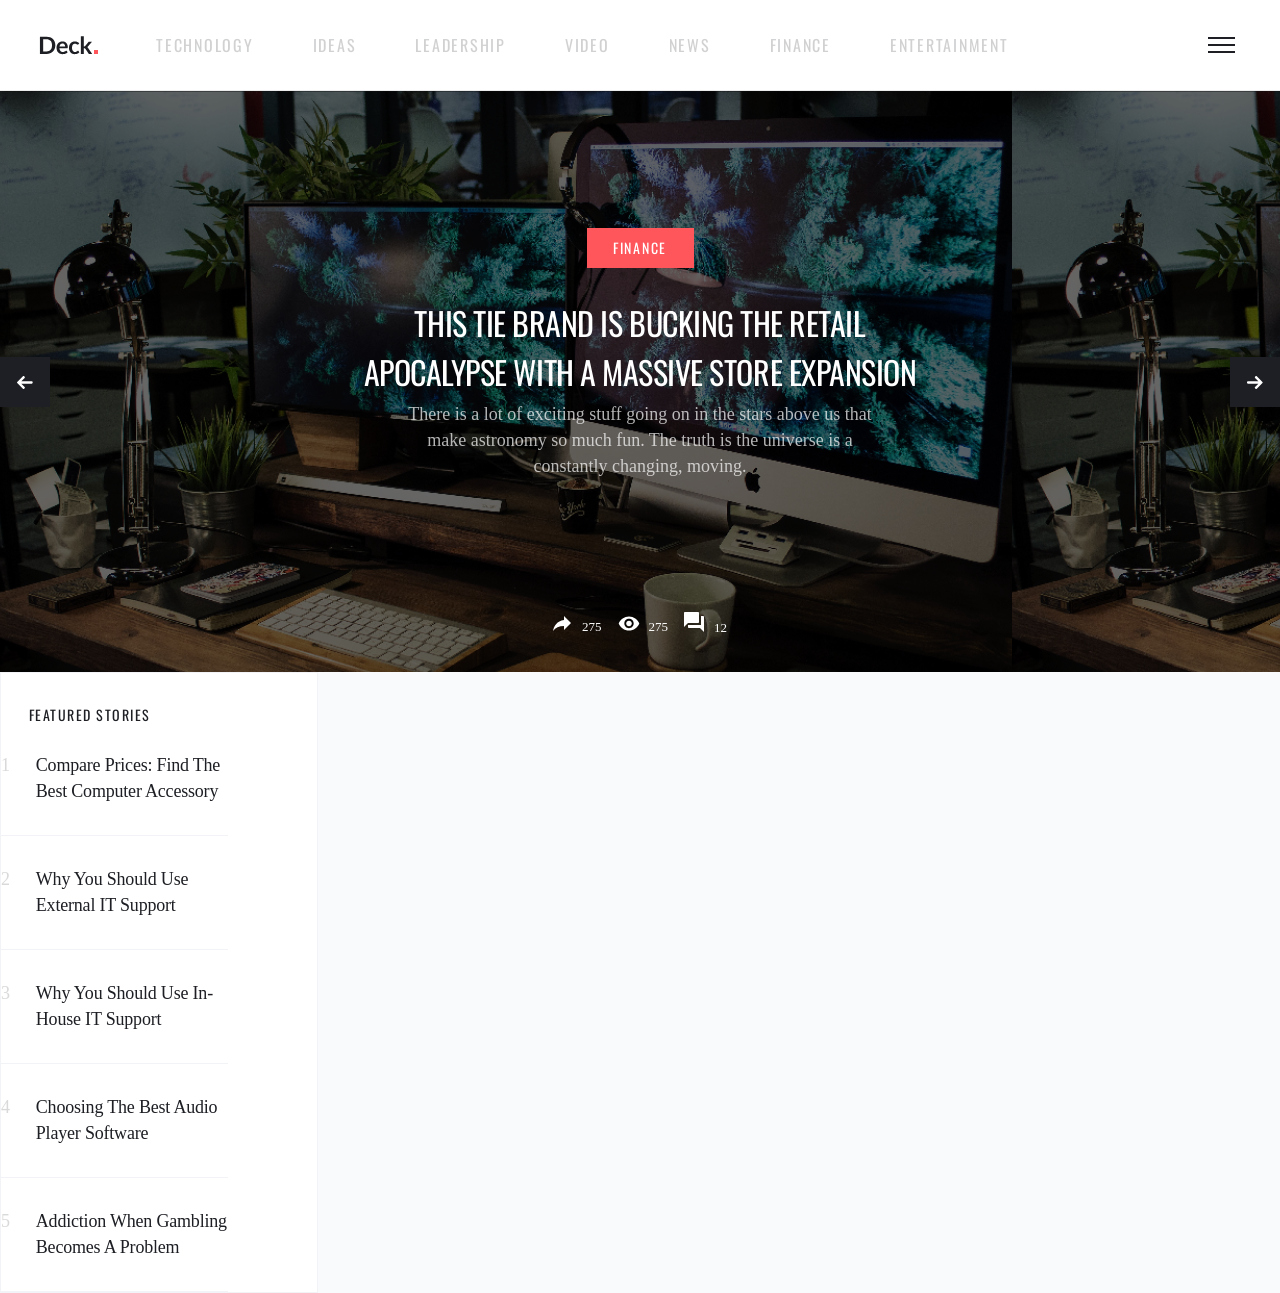
==== index.html @ baa144a6 ":lipstick: Create main featured stories section" ====
<!DOCTYPE html>
<html lang="en">
  <head>
    <meta charset="UTF-8" />
    <meta name="viewport" content="width=device-width, initial-scale=1.0" />
    <link rel="stylesheet" href="./style.css" />
    <title>Deck</title>
  </head>
  <body>
    <header>
      <div class="header-left-side">
        <img src="./assets/logo.svg" alt="deck logo" />
        <nav>
          <span>TECHNOLOGY</span>
          <span>IDEAS</span>
          <span>LEADERSHIP</span>
          <span>VIDEO</span>
          <span>NEWS</span>
          <span>FINANCE</span>
          <span>ENTERTAINMENT</span>
        </nav>
      </div>
      <div class="header-right-side">
        <img src="./assets/menu_icon.svg" alt="menu icon" />
      </div>
    </header>
    <main>
      <article class="finance_lg">
        <img src="./assets/slide_left_btn.svg" alt="slide left button" />
        <div class="text_contents">
          <h2>FINANCE</h2>
          <h1>
            This tie brand is bucking the retail apocalypse with a massive store
            expansion
          </h1>
          <h3>
            There is a lot of exciting stuff going on in the stars above us that
            make astronomy so much fun. The truth is the universe is a
            constantly changing, moving.
          </h3>
          <div class="article_info">
            <span
              ><img
                class="share"
                src="./assets/share.svg"
                alt="share icon"
              />275</span
            >
            <span
              ><img
                class="views"
                src="./assets/views.svg"
                alt="views icon"
              />275</span
            >
            <span
              ><img
                class="comments"
                src="./assets/comments.svg"
                alt="comments icon"
              />12</span
            >
          </div>
        </div>
        <img src="./assets/slide_right_btn.svg" alt="slide right button" />
      </article>
      <div>
        <aside class="featured_stories">
          <h1>Featured stories</h1>
          <div class="featured_stories_title">
            <span>1</span>
            <h2>Compare Prices: Find The Best Computer Accessory</h2>
          </div>
          <div class="featured_stories_title">
            <span>2</span>
            <h2>Why You Should Use External IT Support</h2>
          </div>
          <div class="featured_stories_title">
            <span>3</span>
            <h2>Why You Should Use In-House IT Support</h2>
          </div>
          <div class="featured_stories_title">
            <span>4</span>
            <h2>Choosing The Best Audio Player Software</h2>
          </div>
          <div class="featured_stories_title">
            <span>5</span>
            <h2>Addiction When Gambling Becomes A Problem</h2>
          </div>
        </aside>
        <div>
          <article></article>
          <article></article>
          <article></article>
        </div>
      </div>
    </main>
    <aside></aside>
    <footer></footer>
  </body>
</html>
---- style.css ----
@import url("https://fonts.googleapis.com/css2?family=Oswald:wght@200;300;400;500;600;700&display=swap");

html,
body,
div,
span,
applet,
object,
iframe,
h1,
h2,
h3,
h4,
h5,
h6,
p,
blockquote,
pre,
a,
abbr,
acronym,
address,
big,
cite,
code,
del,
dfn,
em,
img,
ins,
kbd,
q,
s,
samp,
small,
strike,
strong,
sub,
sup,
tt,
var,
b,
u,
i,
center,
dl,
dt,
dd,
ol,
ul,
li,
fieldset,
form,
label,
legend,
table,
caption,
tbody,
tfoot,
thead,
tr,
th,
td,
article,
aside,
canvas,
details,
embed,
figure,
figcaption,
footer,
header,
hgroup,
menu,
nav,
output,
ruby,
section,
summary,
time,
mark,
audio,
video {
  margin: 0;
  padding: 0;
  border: 0;
  font-size: 100%;
  font: inherit;
  vertical-align: baseline;
}
/* HTML5 display-role reset for older browsers */
article,
aside,
details,
figcaption,
figure,
footer,
header,
hgroup,
menu,
nav,
section {
  display: block;
}
body {
  line-height: 1;
  font-family: "Oswald", sans-serif;
  color: #1d1f24;
  background-color: #f9fafc;
}
ol,
ul {
  list-style: none;
}
blockquote,
q {
  quotes: none;
}
blockquote:before,
blockquote:after,
q:before,
q:after {
  content: "";
  content: none;
}
table {
  border-collapse: collapse;
  border-spacing: 0;
}

/* header */

header {
  width: 100%;
  height: 90px;

  display: flex;
  justify-content: space-between;
  align-items: center;

  background-color: #ffffff;
  border-bottom: 1px solid #ebebeb;
}

.header-left-side {
  display: flex;
  align-items: center;
  letter-spacing: 1.75px;

  & > img {
    margin-right: 58px;
    margin-left: 38px;
  }
}

.header-right-side {
  margin-right: 45px;
}

nav {
  display: flex;
  gap: 59px;
  opacity: 0.2;
}

/* main_FINACNE */

main > .finance_lg {
  width: 100%;
  height: 581px;

  background-image: url(./assets/main_finance_lg_bg.png);

  display: flex;
  justify-content: space-between;

  color: #ffffff;
  & > img {
    margin-top: 266px;

    width: 50px;
    height: 50px;
  }
}

.text_contents {
  display: flex;
  flex-direction: column;
  align-items: center;
}

.finance_lg > .text_contents > h2 {
  display: flex;
  justify-content: center;
  align-items: center;

  width: 107px;
  height: 40px;

  font-size: 14px;
  letter-spacing: 1.75px;

  background-color: #ff565c;

  margin-bottom: 30px;
  margin-top: 137px;
}

.finance_lg > .text_contents > h1 {
  width: 593px;

  text-align: center;
  font-size: 32px;
  line-height: 49px;
  letter-spacing: -0.471px;
  text-transform: uppercase;

  margin-bottom: 5px;
}

.finance_lg > .text_contents > h3 {
  width: 483px;

  font-family: Lato;
  text-align: center;
  font-size: 18px;
  font-weight: 400;
  line-height: 26px;

  opacity: 0.7;

  margin-bottom: 133px;
}

.article_info {
  color: #fff;
  font-family: Lato;
  font-size: 13px;
  font-weight: 500;
  line-height: 30px;

  display: flex;
  gap: 16px;

  & .share {
    width: 18px;
    height: 15px;

    margin-right: 11px;
  }

  & .views {
    width: 22px;
    height: 15px;

    margin-right: 9px;
  }

  & .comments {
    width: 20px;
    height: 20px;

    margin-right: 10px;
  }
}

.featured_stories {
  background-color: #ffffff;

  border: 1px solid #f2f3f6;

  width: 316px;

  & > h1 {
    font-size: 14px;
    letter-spacing: 1.531px;
    text-transform: uppercase;

    margin-top: 35px;
    margin-left: 27.5px;
  }
}

.featured_stories_title {
  height: 83px;

  margin-top: 30px;

  display: flex;

  color: #1d1f24;
  font-family: Lato;
  font-size: 18px;
  line-height: 26px;
  letter-spacing: -0.2px;

  width: 227px;

  border-bottom: 1px solid #f2f3f6;

  & > span {
    opacity: 0.1662;

    font-size: 18px;

    margin-right: 26px;
  }
}
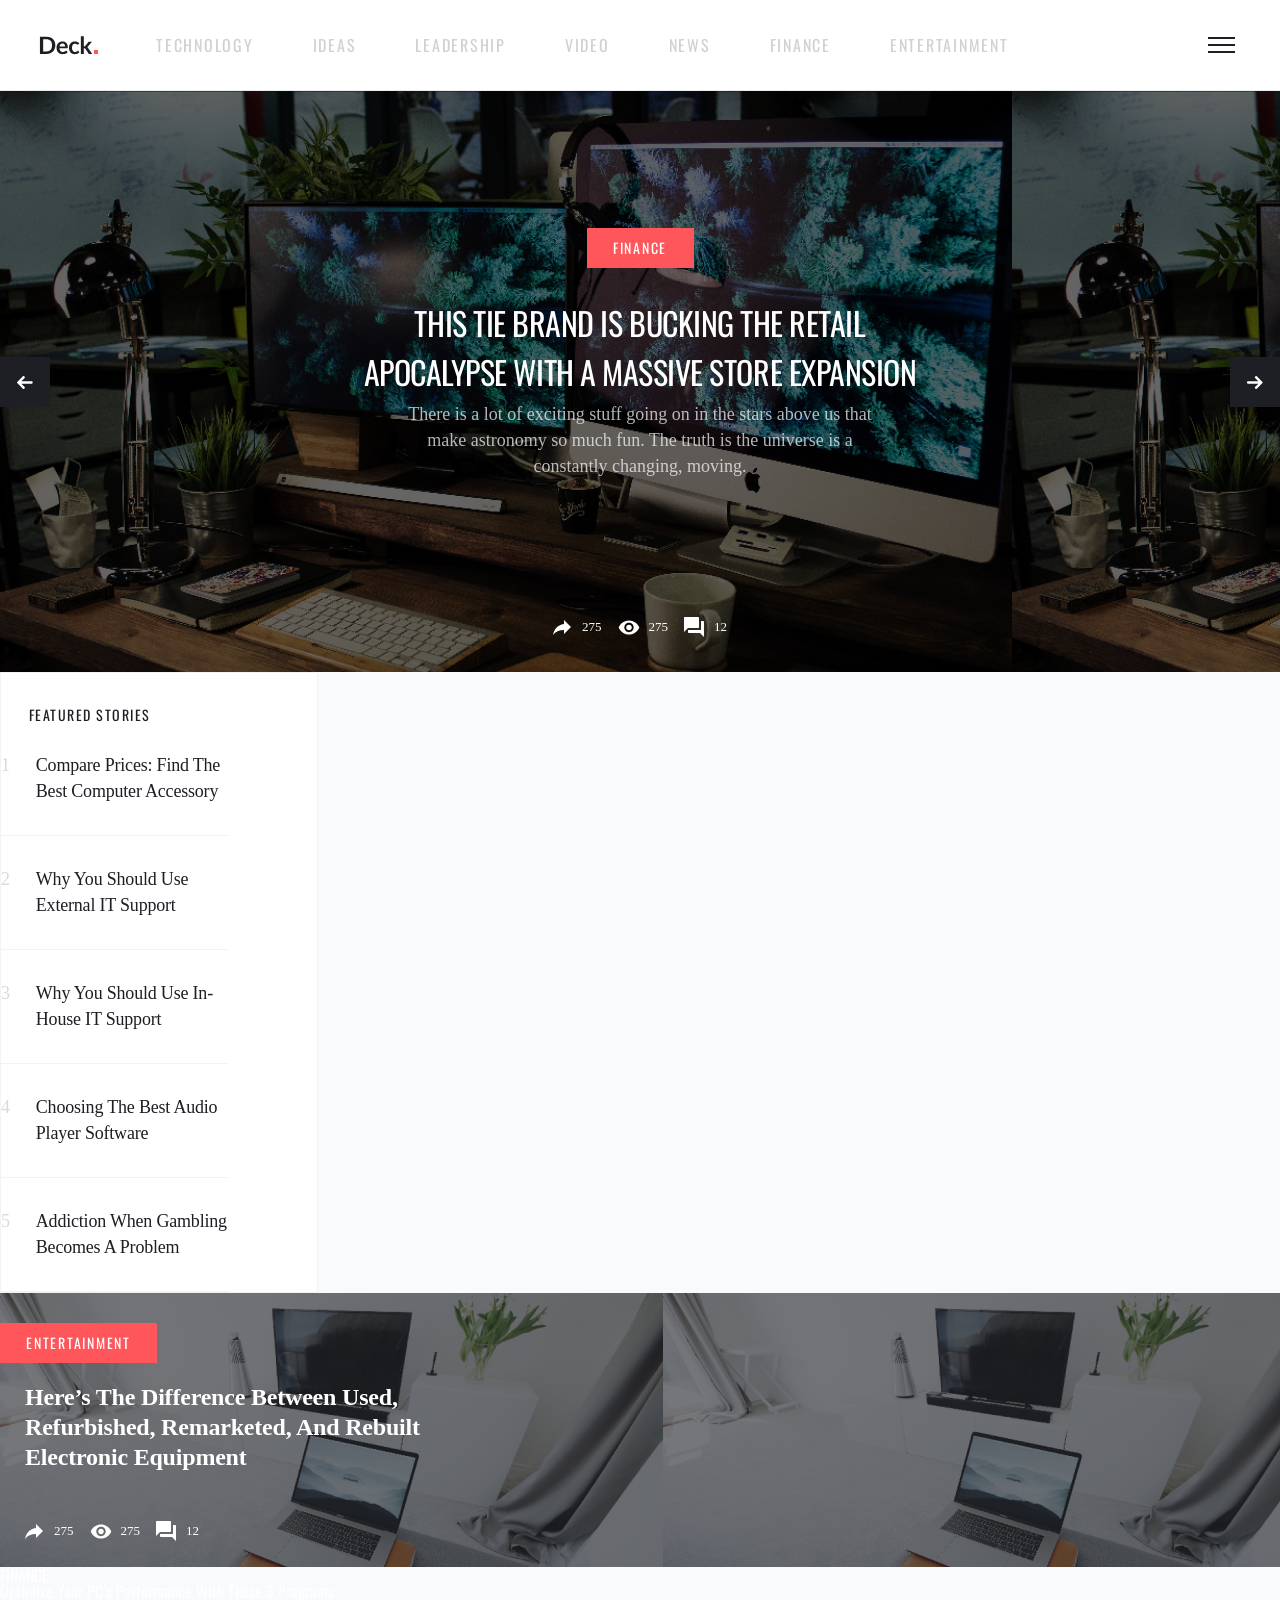
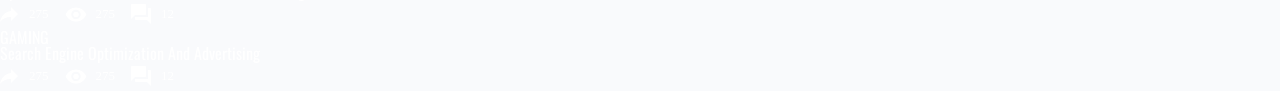
==== commit 836efb38: ":lipstick: Create main entertainment article" ====
--- a/index.html
+++ b/index.html
@@ -88,10 +88,97 @@
             <h2>Addiction When Gambling Becomes A Problem</h2>
           </div>
         </aside>
-        <div>
-          <article></article>
-          <article></article>
-          <article></article>
+        <div class="small_articles">
+          <article class="entertainment">
+            <h2>ENTERTAINMENT</h2>
+            <div class="contents">
+              <h1>
+                Here’s The Difference Between Used, Refurbished, Remarketed, And
+                Rebuilt Electronic Equipment
+              </h1>
+              <div class="article_info">
+                <span
+                  ><img
+                    class="share"
+                    src="./assets/share.svg"
+                    alt="share icon"
+                  />275</span
+                >
+                <span
+                  ><img
+                    class="views"
+                    src="./assets/views.svg"
+                    alt="views icon"
+                  />275</span
+                >
+                <span
+                  ><img
+                    class="comments"
+                    src="./assets/comments.svg"
+                    alt="comments icon"
+                  />12</span
+                >
+              </div>
+            </div>
+          </article>
+          <article class="finance_sm">
+            <h2>FINANCE</h2>
+            <div class="contents">
+              <h1>Optimize Your PC’s Performance With These 3 Programs</h1>
+              <div class="article_info">
+                <span
+                  ><img
+                    class="share"
+                    src="./assets/share.svg"
+                    alt="share icon"
+                  />275</span
+                >
+                <span
+                  ><img
+                    class="views"
+                    src="./assets/views.svg"
+                    alt="views icon"
+                  />275</span
+                >
+                <span
+                  ><img
+                    class="comments"
+                    src="./assets/comments.svg"
+                    alt="comments icon"
+                  />12</span
+                >
+              </div>
+            </div>
+          </article>
+          <article class="gaming">
+            <h2>GAMING</h2>
+            <div class="contents">
+              <h1>Search Engine Optimization And Advertising</h1>
+              <div class="article_info">
+                <span
+                  ><img
+                    class="share"
+                    src="./assets/share.svg"
+                    alt="share icon"
+                  />275</span
+                >
+                <span
+                  ><img
+                    class="views"
+                    src="./assets/views.svg"
+                    alt="views icon"
+                  />275</span
+                >
+                <span
+                  ><img
+                    class="comments"
+                    src="./assets/comments.svg"
+                    alt="comments icon"
+                  />12</span
+                >
+              </div>
+            </div>
+          </article>
         </div>
       </div>
     </main>
--- a/style.css
+++ b/style.css
@@ -240,7 +240,13 @@
   line-height: 30px;
 
   display: flex;
+  align-items: center;
   gap: 16px;
+
+  & > span {
+    display: flex;
+    align-items: center;
+  }
 
   & .share {
     width: 18px;
@@ -306,3 +312,50 @@
     margin-right: 26px;
   }
 }
+
+/* main small articles */
+.small_articles {
+  color: #ffffff;
+}
+
+.small_articles > .entertainment {
+  background-image: url(./assets/main_entertainment_bg.png);
+
+  height: 274px;
+
+  display: flex;
+  flex-direction: column;
+}
+
+.small_articles > .entertainment > h2 {
+  display: flex;
+  justify-content: center;
+  align-items: center;
+
+  width: 157px;
+  height: 40px;
+
+  background-color: #ff565c;
+  letter-spacing: 1.75px;
+
+  font-size: 14px;
+
+  margin-bottom: 19px;
+  margin-top: 30px;
+}
+
+.small_articles > .entertainment > .contents {
+  margin-left: 25px;
+}
+
+.small_articles > .entertainment > .contents > h1 {
+  width: 484px;
+
+  font-family: Lato;
+  font-size: 24px;
+  font-weight: 600;
+  line-height: 30px;
+  letter-spacing: -0.2px;
+
+  margin-bottom: 44px;
+}
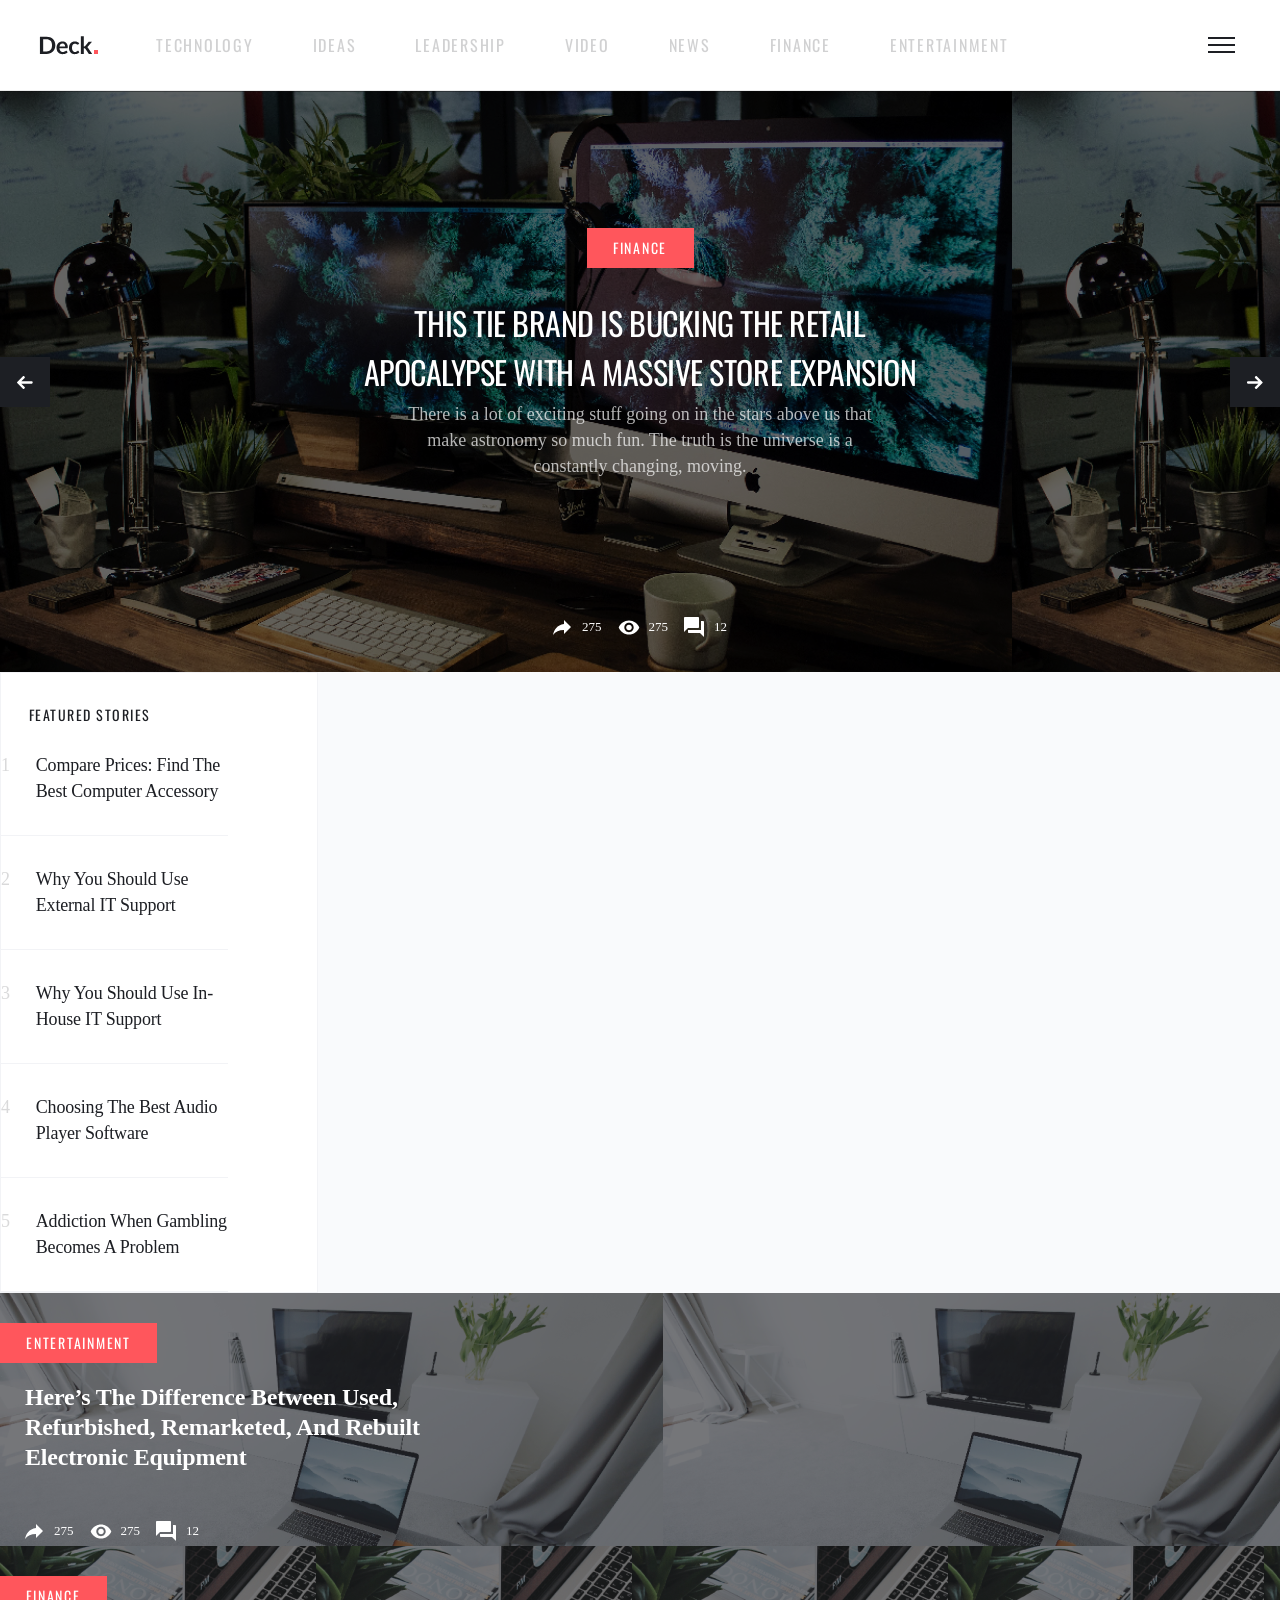
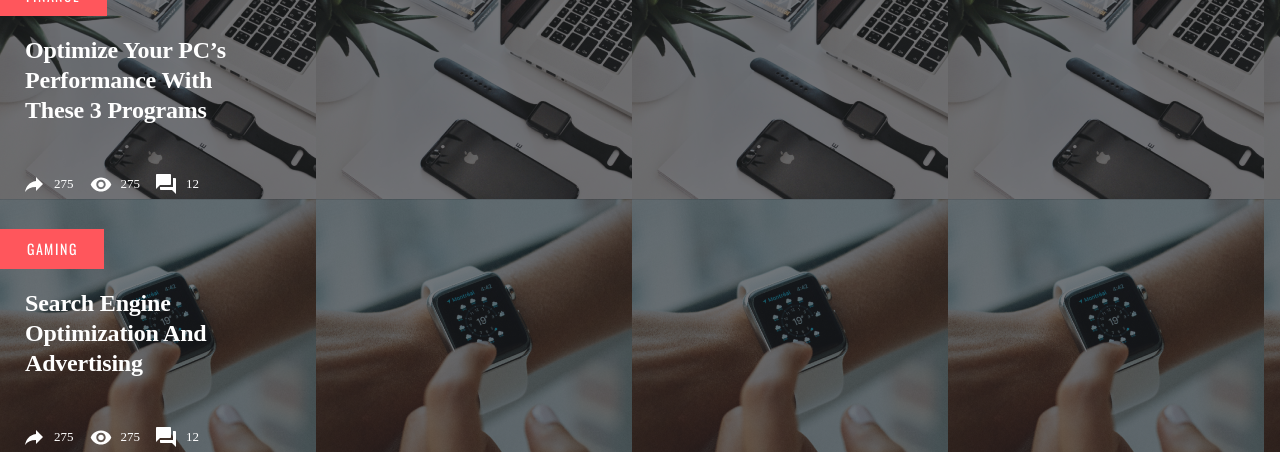
==== commit 7b83b745: ":lipstick: Change display system into grid" ====
--- a/index.html
+++ b/index.html
@@ -24,164 +24,160 @@
         <img src="./assets/menu_icon.svg" alt="menu icon" />
       </div>
     </header>
-    <main>
-      <article class="finance_lg">
-        <img src="./assets/slide_left_btn.svg" alt="slide left button" />
-        <div class="text_contents">
-          <h2>FINANCE</h2>
-          <h1>
-            This tie brand is bucking the retail apocalypse with a massive store
-            expansion
-          </h1>
-          <h3>
-            There is a lot of exciting stuff going on in the stars above us that
-            make astronomy so much fun. The truth is the universe is a
-            constantly changing, moving.
-          </h3>
-          <div class="article_info">
-            <span
-              ><img
-                class="share"
-                src="./assets/share.svg"
-                alt="share icon"
-              />275</span
-            >
-            <span
-              ><img
-                class="views"
-                src="./assets/views.svg"
-                alt="views icon"
-              />275</span
-            >
-            <span
-              ><img
-                class="comments"
-                src="./assets/comments.svg"
-                alt="comments icon"
-              />12</span
-            >
-          </div>
-        </div>
-        <img src="./assets/slide_right_btn.svg" alt="slide right button" />
-      </article>
-      <div>
-        <aside class="featured_stories">
-          <h1>Featured stories</h1>
-          <div class="featured_stories_title">
-            <span>1</span>
-            <h2>Compare Prices: Find The Best Computer Accessory</h2>
-          </div>
-          <div class="featured_stories_title">
-            <span>2</span>
-            <h2>Why You Should Use External IT Support</h2>
-          </div>
-          <div class="featured_stories_title">
-            <span>3</span>
-            <h2>Why You Should Use In-House IT Support</h2>
-          </div>
-          <div class="featured_stories_title">
-            <span>4</span>
-            <h2>Choosing The Best Audio Player Software</h2>
-          </div>
-          <div class="featured_stories_title">
-            <span>5</span>
-            <h2>Addiction When Gambling Becomes A Problem</h2>
-          </div>
-        </aside>
-        <div class="small_articles">
-          <article class="entertainment">
-            <h2>ENTERTAINMENT</h2>
-            <div class="contents">
-              <h1>
-                Here’s The Difference Between Used, Refurbished, Remarketed, And
-                Rebuilt Electronic Equipment
-              </h1>
-              <div class="article_info">
-                <span
-                  ><img
-                    class="share"
-                    src="./assets/share.svg"
-                    alt="share icon"
-                  />275</span
-                >
-                <span
-                  ><img
-                    class="views"
-                    src="./assets/views.svg"
-                    alt="views icon"
-                  />275</span
-                >
-                <span
-                  ><img
-                    class="comments"
-                    src="./assets/comments.svg"
-                    alt="comments icon"
-                  />12</span
-                >
-              </div>
-            </div>
-          </article>
-          <article class="finance_sm">
-            <h2>FINANCE</h2>
-            <div class="contents">
-              <h1>Optimize Your PC’s Performance With These 3 Programs</h1>
-              <div class="article_info">
-                <span
-                  ><img
-                    class="share"
-                    src="./assets/share.svg"
-                    alt="share icon"
-                  />275</span
-                >
-                <span
-                  ><img
-                    class="views"
-                    src="./assets/views.svg"
-                    alt="views icon"
-                  />275</span
-                >
-                <span
-                  ><img
-                    class="comments"
-                    src="./assets/comments.svg"
-                    alt="comments icon"
-                  />12</span
-                >
-              </div>
-            </div>
-          </article>
-          <article class="gaming">
-            <h2>GAMING</h2>
-            <div class="contents">
-              <h1>Search Engine Optimization And Advertising</h1>
-              <div class="article_info">
-                <span
-                  ><img
-                    class="share"
-                    src="./assets/share.svg"
-                    alt="share icon"
-                  />275</span
-                >
-                <span
-                  ><img
-                    class="views"
-                    src="./assets/views.svg"
-                    alt="views icon"
-                  />275</span
-                >
-                <span
-                  ><img
-                    class="comments"
-                    src="./assets/comments.svg"
-                    alt="comments icon"
-                  />12</span
-                >
-              </div>
-            </div>
-          </article>
+    <article id="finance_lg">
+      <img src="./assets/slide_left_btn.svg" alt="slide left button" />
+      <div class="text_contents">
+        <h2>FINANCE</h2>
+        <h1>
+          This tie brand is bucking the retail apocalypse with a massive store
+          expansion
+        </h1>
+        <h3>
+          There is a lot of exciting stuff going on in the stars above us that
+          make astronomy so much fun. The truth is the universe is a constantly
+          changing, moving.
+        </h3>
+        <div class="article_info">
+          <span
+            ><img
+              class="share"
+              src="./assets/share.svg"
+              alt="share icon"
+            />275</span
+          >
+          <span
+            ><img
+              class="views"
+              src="./assets/views.svg"
+              alt="views icon"
+            />275</span
+          >
+          <span
+            ><img
+              class="comments"
+              src="./assets/comments.svg"
+              alt="comments icon"
+            />12</span
+          >
         </div>
       </div>
-    </main>
+      <img src="./assets/slide_right_btn.svg" alt="slide right button" />
+    </article>
+    <aside class="featured_stories">
+      <h1>Featured stories</h1>
+      <div class="featured_stories_title">
+        <span>1</span>
+        <h2>Compare Prices: Find The Best Computer Accessory</h2>
+      </div>
+      <div class="featured_stories_title">
+        <span>2</span>
+        <h2>Why You Should Use External IT Support</h2>
+      </div>
+      <div class="featured_stories_title">
+        <span>3</span>
+        <h2>Why You Should Use In-House IT Support</h2>
+      </div>
+      <div class="featured_stories_title">
+        <span>4</span>
+        <h2>Choosing The Best Audio Player Software</h2>
+      </div>
+      <div class="featured_stories_title">
+        <span>5</span>
+        <h2>Addiction When Gambling Becomes A Problem</h2>
+      </div>
+    </aside>
+
+    <article id="entertainment">
+      <h2>ENTERTAINMENT</h2>
+      <div class="contents">
+        <h1>
+          Here’s The Difference Between Used, Refurbished, Remarketed, And
+          Rebuilt Electronic Equipment
+        </h1>
+        <div class="article_info">
+          <span
+            ><img
+              class="share"
+              src="./assets/share.svg"
+              alt="share icon"
+            />275</span
+          >
+          <span
+            ><img
+              class="views"
+              src="./assets/views.svg"
+              alt="views icon"
+            />275</span
+          >
+          <span
+            ><img
+              class="comments"
+              src="./assets/comments.svg"
+              alt="comments icon"
+            />12</span
+          >
+        </div>
+      </div>
+    </article>
+    <article id="finance_sm">
+      <h2>FINANCE</h2>
+      <div class="contents">
+        <h1>Optimize Your PC’s Performance With These 3 Programs</h1>
+        <div class="article_info">
+          <span
+            ><img
+              class="share"
+              src="./assets/share.svg"
+              alt="share icon"
+            />275</span
+          >
+          <span
+            ><img
+              class="views"
+              src="./assets/views.svg"
+              alt="views icon"
+            />275</span
+          >
+          <span
+            ><img
+              class="comments"
+              src="./assets/comments.svg"
+              alt="comments icon"
+            />12</span
+          >
+        </div>
+      </div>
+    </article>
+    <article id="gaming">
+      <h2>GAMING</h2>
+      <div class="contents">
+        <h1>Search Engine Optimization And Advertising</h1>
+        <div class="article_info">
+          <span
+            ><img
+              class="share"
+              src="./assets/share.svg"
+              alt="share icon"
+            />275</span
+          >
+          <span
+            ><img
+              class="views"
+              src="./assets/views.svg"
+              alt="views icon"
+            />275</span
+          >
+          <span
+            ><img
+              class="comments"
+              src="./assets/comments.svg"
+              alt="comments icon"
+            />12</span
+          >
+        </div>
+      </div>
+    </article>
+
     <aside></aside>
     <footer></footer>
   </body>
--- a/style.css
+++ b/style.css
@@ -163,9 +163,13 @@
   opacity: 0.2;
 }
 
+article {
+  color: #ffffff;
+}
+
 /* main_FINACNE */
 
-main > .finance_lg {
+#finance_lg {
   width: 100%;
   height: 581px;
 
@@ -174,7 +178,6 @@
   display: flex;
   justify-content: space-between;
 
-  color: #ffffff;
   & > img {
     margin-top: 266px;
 
@@ -189,7 +192,7 @@
   align-items: center;
 }
 
-.finance_lg > .text_contents > h2 {
+#finance_lg > .text_contents > h2 {
   display: flex;
   justify-content: center;
   align-items: center;
@@ -206,7 +209,7 @@
   margin-top: 137px;
 }
 
-.finance_lg > .text_contents > h1 {
+#finance_lg > .text_contents > h1 {
   width: 593px;
 
   text-align: center;
@@ -218,7 +221,7 @@
   margin-bottom: 5px;
 }
 
-.finance_lg > .text_contents > h3 {
+#finance_lg > .text_contents > h3 {
   width: 483px;
 
   font-family: Lato;
@@ -270,6 +273,8 @@
   }
 }
 
+/* featured stories */
+
 .featured_stories {
   background-color: #ffffff;
 
@@ -313,21 +318,19 @@
   }
 }
 
-/* main small articles */
-.small_articles {
-  color: #ffffff;
-}
-
-.small_articles > .entertainment {
+/* entertainment */
+
+#entertainment {
   background-image: url(./assets/main_entertainment_bg.png);
 
-  height: 274px;
-
   display: flex;
   flex-direction: column;
-}
-
-.small_articles > .entertainment > h2 {
+
+  grid-column-start: 1;
+  grid-column-end: 3;
+}
+
+#entertainment > h2 {
   display: flex;
   justify-content: center;
   align-items: center;
@@ -344,11 +347,11 @@
   margin-top: 30px;
 }
 
-.small_articles > .entertainment > .contents {
+#entertainment > .contents {
   margin-left: 25px;
 }
 
-.small_articles > .entertainment > .contents > h1 {
+#entertainment > .contents > h1 {
   width: 484px;
 
   font-family: Lato;
@@ -359,3 +362,87 @@
 
   margin-bottom: 44px;
 }
+
+/* finance */
+
+#finance_sm {
+  background-image: url(./assets/main_finance_sm_bg.png);
+
+  display: flex;
+  flex-direction: column;
+}
+
+#finance_sm > h2 {
+  display: flex;
+  justify-content: center;
+  align-items: center;
+
+  width: 107px;
+  height: 40px;
+
+  background-color: #ff565c;
+  letter-spacing: 1.75px;
+
+  font-size: 14px;
+
+  margin-bottom: 19px;
+  margin-top: 30px;
+}
+
+#finance_sm > .contents {
+  margin-left: 25px;
+}
+
+#finance_sm > .contents > h1 {
+  width: 245px;
+
+  font-family: Lato;
+  font-size: 24px;
+  font-weight: 600;
+  line-height: 30px;
+  letter-spacing: -0.2px;
+
+  margin-bottom: 44px;
+}
+
+/* gaming */
+
+#gaming {
+  background-image: url(./assets/main_gaming_bg.png);
+
+  display: flex;
+  flex-direction: column;
+}
+
+#gaming > h2 {
+  display: flex;
+  justify-content: center;
+  align-items: center;
+
+  width: 104px;
+  height: 40px;
+
+  background-color: #ff565c;
+  letter-spacing: 1.75px;
+
+  font-size: 14px;
+
+  margin-bottom: 19px;
+  margin-top: 30px;
+}
+
+#gaming > .contents {
+  margin-left: 25px;
+}
+
+#gaming > .contents > h1 {
+  width: 245px;
+
+  font-family: Lato;
+  font-size: 24px;
+  font-weight: 600;
+  line-height: 30px;
+  letter-spacing: -0.2px;
+
+  margin-bottom: 44px;
+}
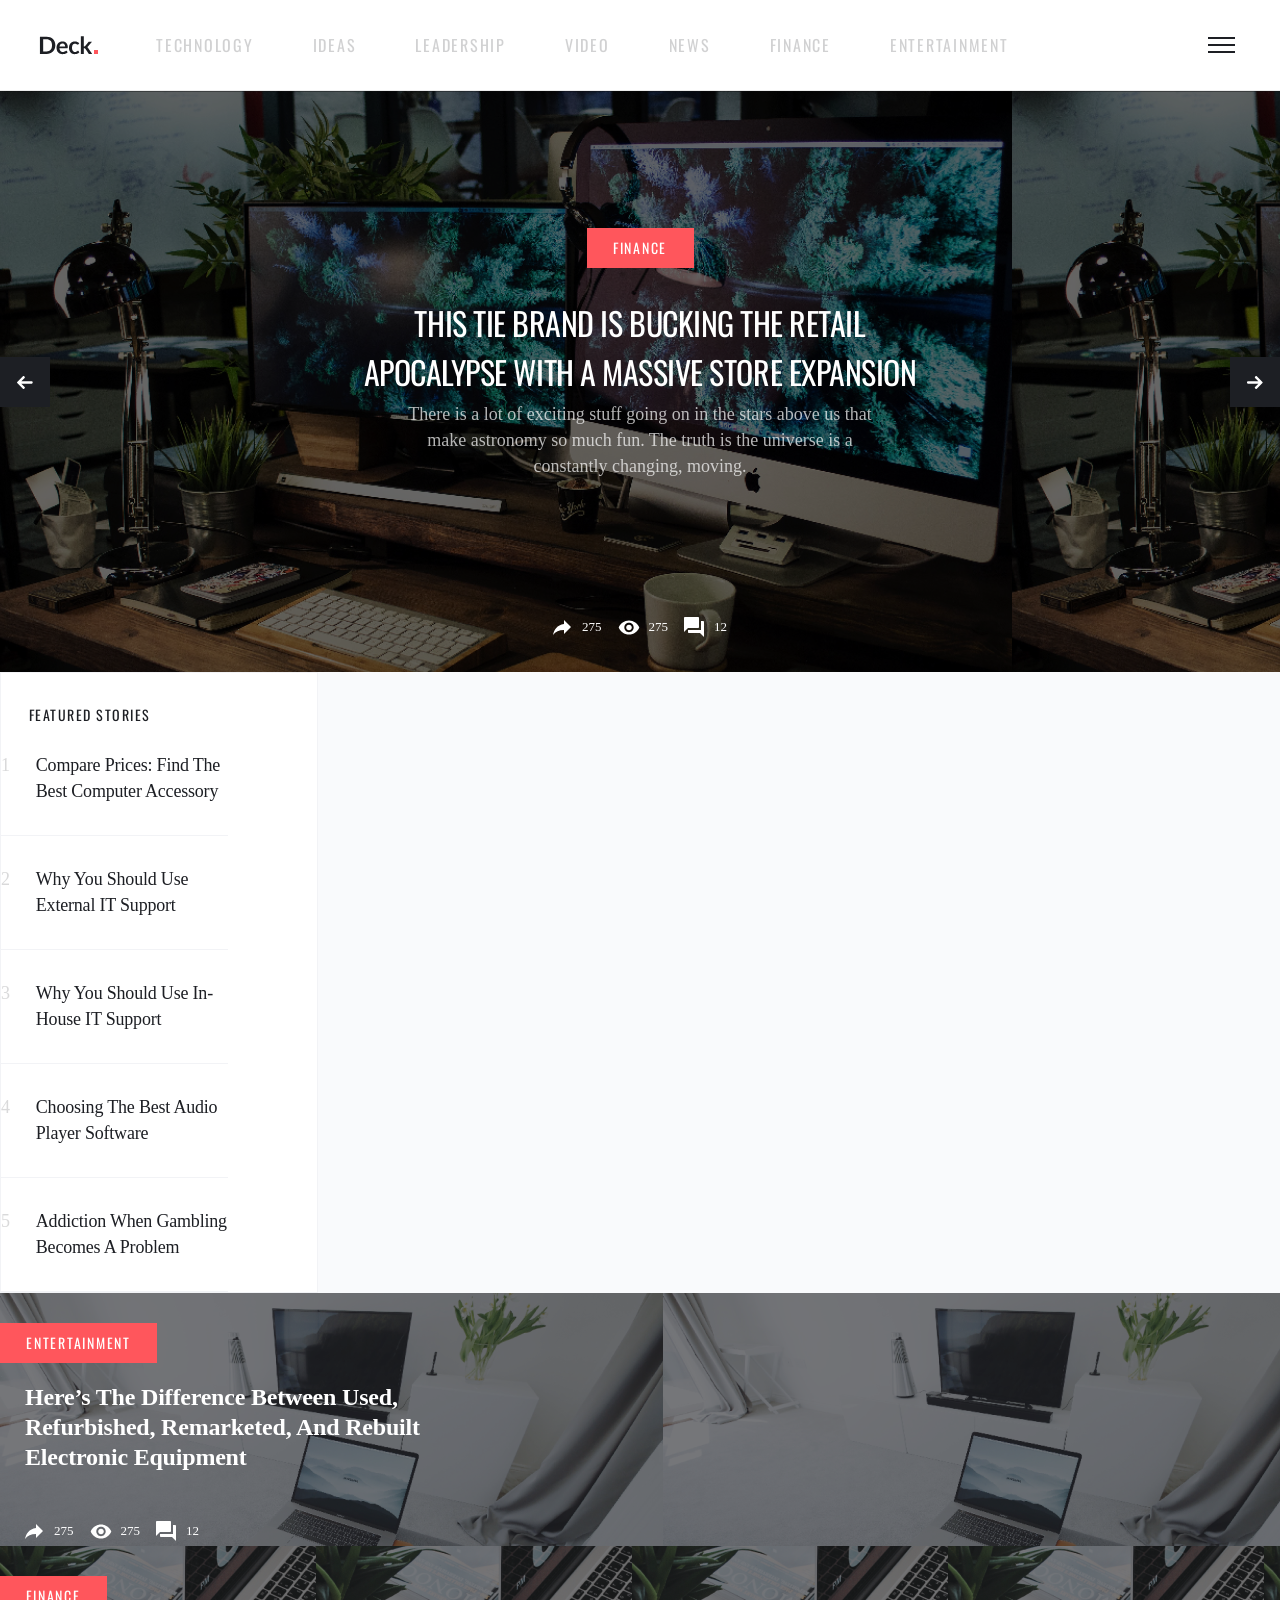
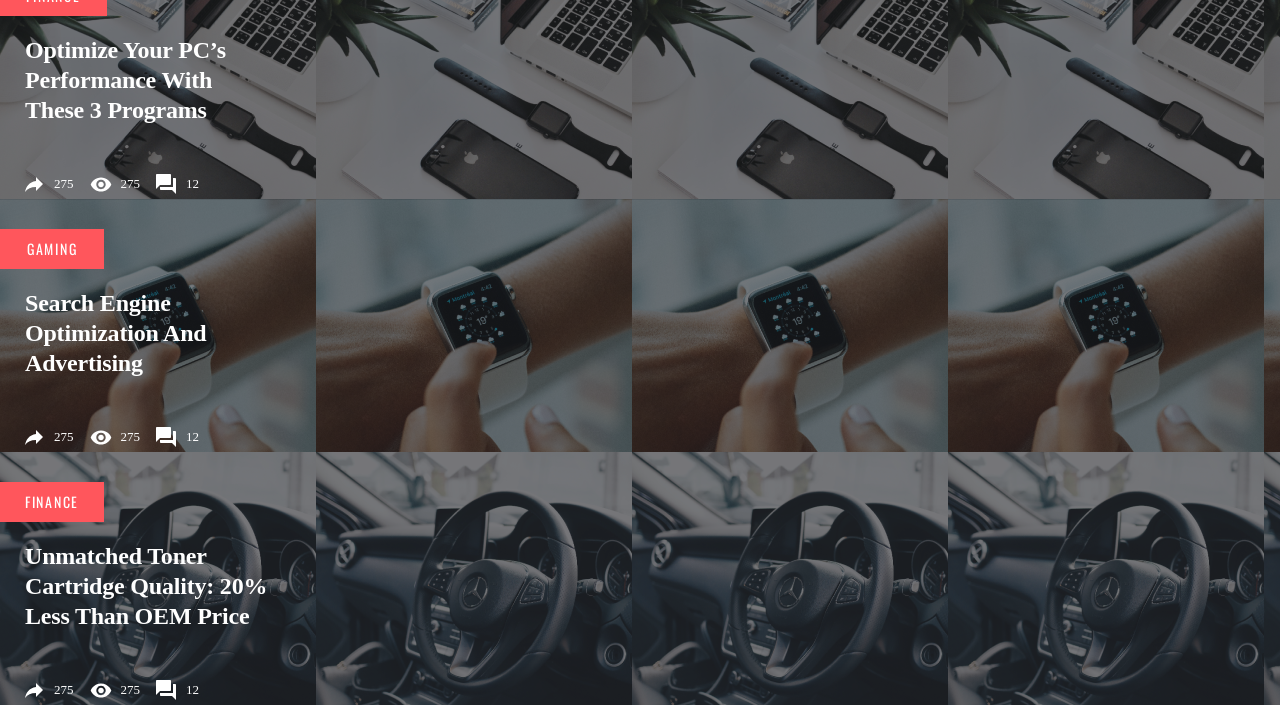
==== commit b84f8273: ":lipstick: Create aside finance article" ====
--- a/index.html
+++ b/index.html
@@ -86,7 +86,6 @@
         <h2>Addiction When Gambling Becomes A Problem</h2>
       </div>
     </aside>
-
     <article id="entertainment">
       <h2>ENTERTAINMENT</h2>
       <div class="contents">
@@ -177,8 +176,35 @@
         </div>
       </div>
     </article>
-
-    <aside></aside>
+    <article id="finance_aside">
+      <h2>FINANCE</h2>
+      <div class="contents">
+        <h1>Unmatched Toner Cartridge Quality: 20% Less Than OEM Price</h1>
+        <div class="article_info">
+          <span
+            ><img
+              class="share"
+              src="./assets/share.svg"
+              alt="share icon"
+            />275</span
+          >
+          <span
+            ><img
+              class="views"
+              src="./assets/views.svg"
+              alt="views icon"
+            />275</span
+          >
+          <span
+            ><img
+              class="comments"
+              src="./assets/comments.svg"
+              alt="comments icon"
+            />12</span
+          >
+        </div>
+      </div>
+    </article>
     <footer></footer>
   </body>
 </html>
--- a/style.css
+++ b/style.css
@@ -446,3 +446,45 @@
 
   margin-bottom: 44px;
 }
+
+/* finance_aside */
+
+#finance_aside {
+  background-image: url(./assets/aside_finance_bg.png);
+
+  display: flex;
+  flex-direction: column;
+}
+
+#finance_aside > h2 {
+  display: flex;
+  justify-content: center;
+  align-items: center;
+
+  width: 104px;
+  height: 40px;
+
+  background-color: #ff565c;
+  letter-spacing: 1.75px;
+
+  font-size: 14px;
+
+  margin-bottom: 19px;
+  margin-top: 30px;
+}
+
+#finance_aside > .contents {
+  margin-left: 25px;
+}
+
+#finance_aside > .contents > h1 {
+  width: 245px;
+
+  font-family: Lato;
+  font-size: 24px;
+  font-weight: 600;
+  line-height: 30px;
+  letter-spacing: -0.2px;
+
+  margin-bottom: 44px;
+}
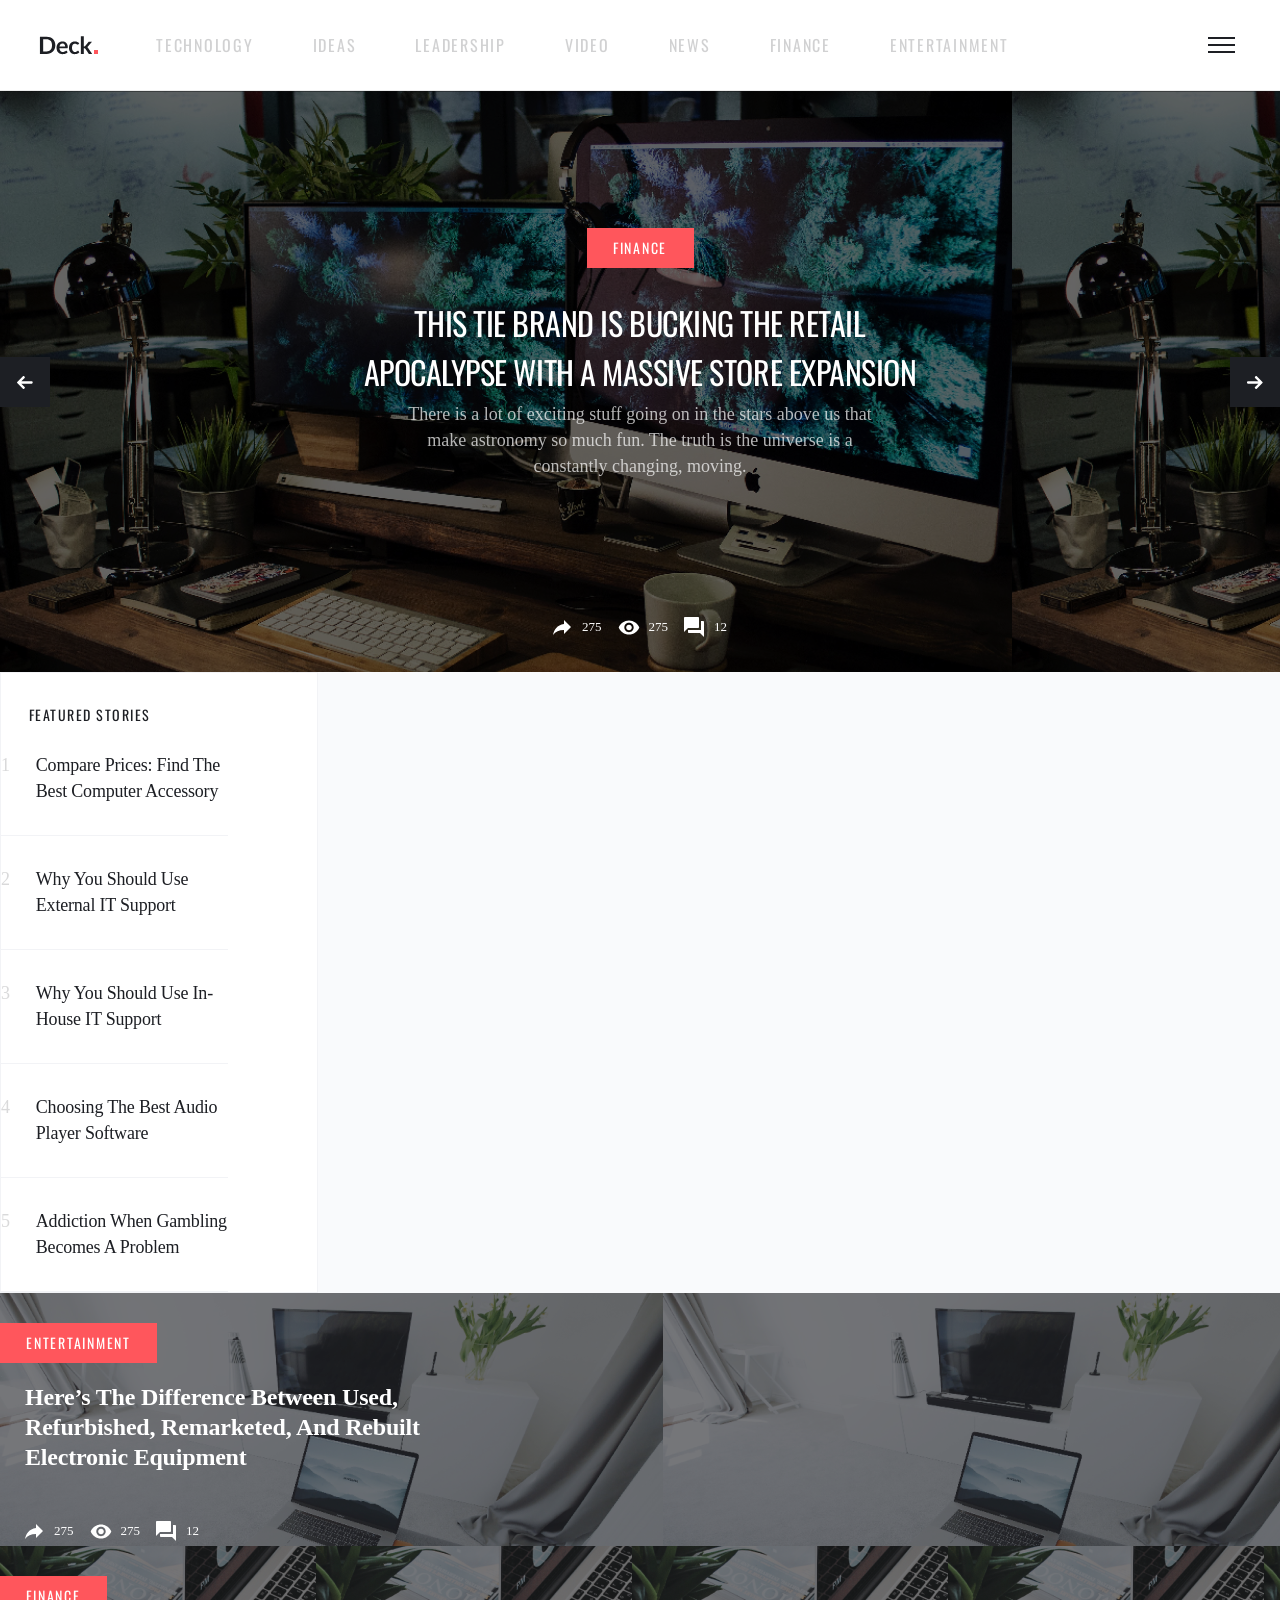
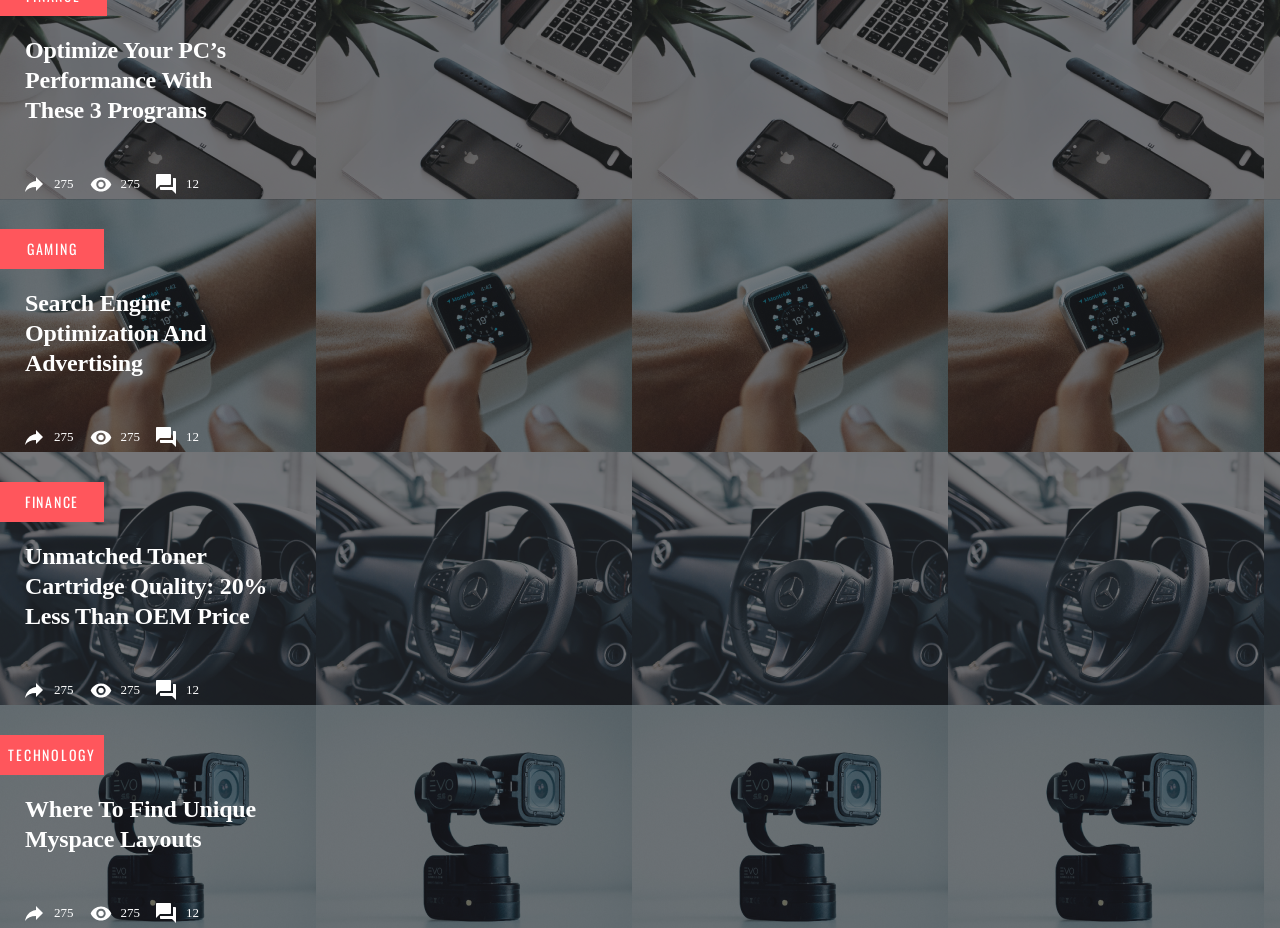
==== commit 2ef95a25: ":lipstick: Create aside technology article" ====
--- a/index.html
+++ b/index.html
@@ -205,6 +205,35 @@
         </div>
       </div>
     </article>
+    <article id="technology">
+      <h2>TECHNOLOGY</h2>
+      <div class="contents">
+        <h1>Where To Find Unique Myspace Layouts</h1>
+        <div class="article_info">
+          <span
+            ><img
+              class="share"
+              src="./assets/share.svg"
+              alt="share icon"
+            />275</span
+          >
+          <span
+            ><img
+              class="views"
+              src="./assets/views.svg"
+              alt="views icon"
+            />275</span
+          >
+          <span
+            ><img
+              class="comments"
+              src="./assets/comments.svg"
+              alt="comments icon"
+            />12</span
+          >
+        </div>
+      </div>
+    </article>
     <footer></footer>
   </body>
 </html>
--- a/style.css
+++ b/style.css
@@ -488,3 +488,45 @@
 
   margin-bottom: 44px;
 }
+
+/* technology */
+
+#technology {
+  background-image: url(./assets/aside_technology_bg.png);
+
+  display: flex;
+  flex-direction: column;
+}
+
+#technology > h2 {
+  display: flex;
+  justify-content: center;
+  align-items: center;
+
+  width: 104px;
+  height: 40px;
+
+  background-color: #ff565c;
+  letter-spacing: 1.75px;
+
+  font-size: 14px;
+
+  margin-bottom: 19px;
+  margin-top: 30px;
+}
+
+#technology > .contents {
+  margin-left: 25px;
+}
+
+#technology > .contents > h1 {
+  width: 245px;
+
+  font-family: Lato;
+  font-size: 24px;
+  font-weight: 600;
+  line-height: 30px;
+  letter-spacing: -0.2px;
+
+  margin-bottom: 44px;
+}
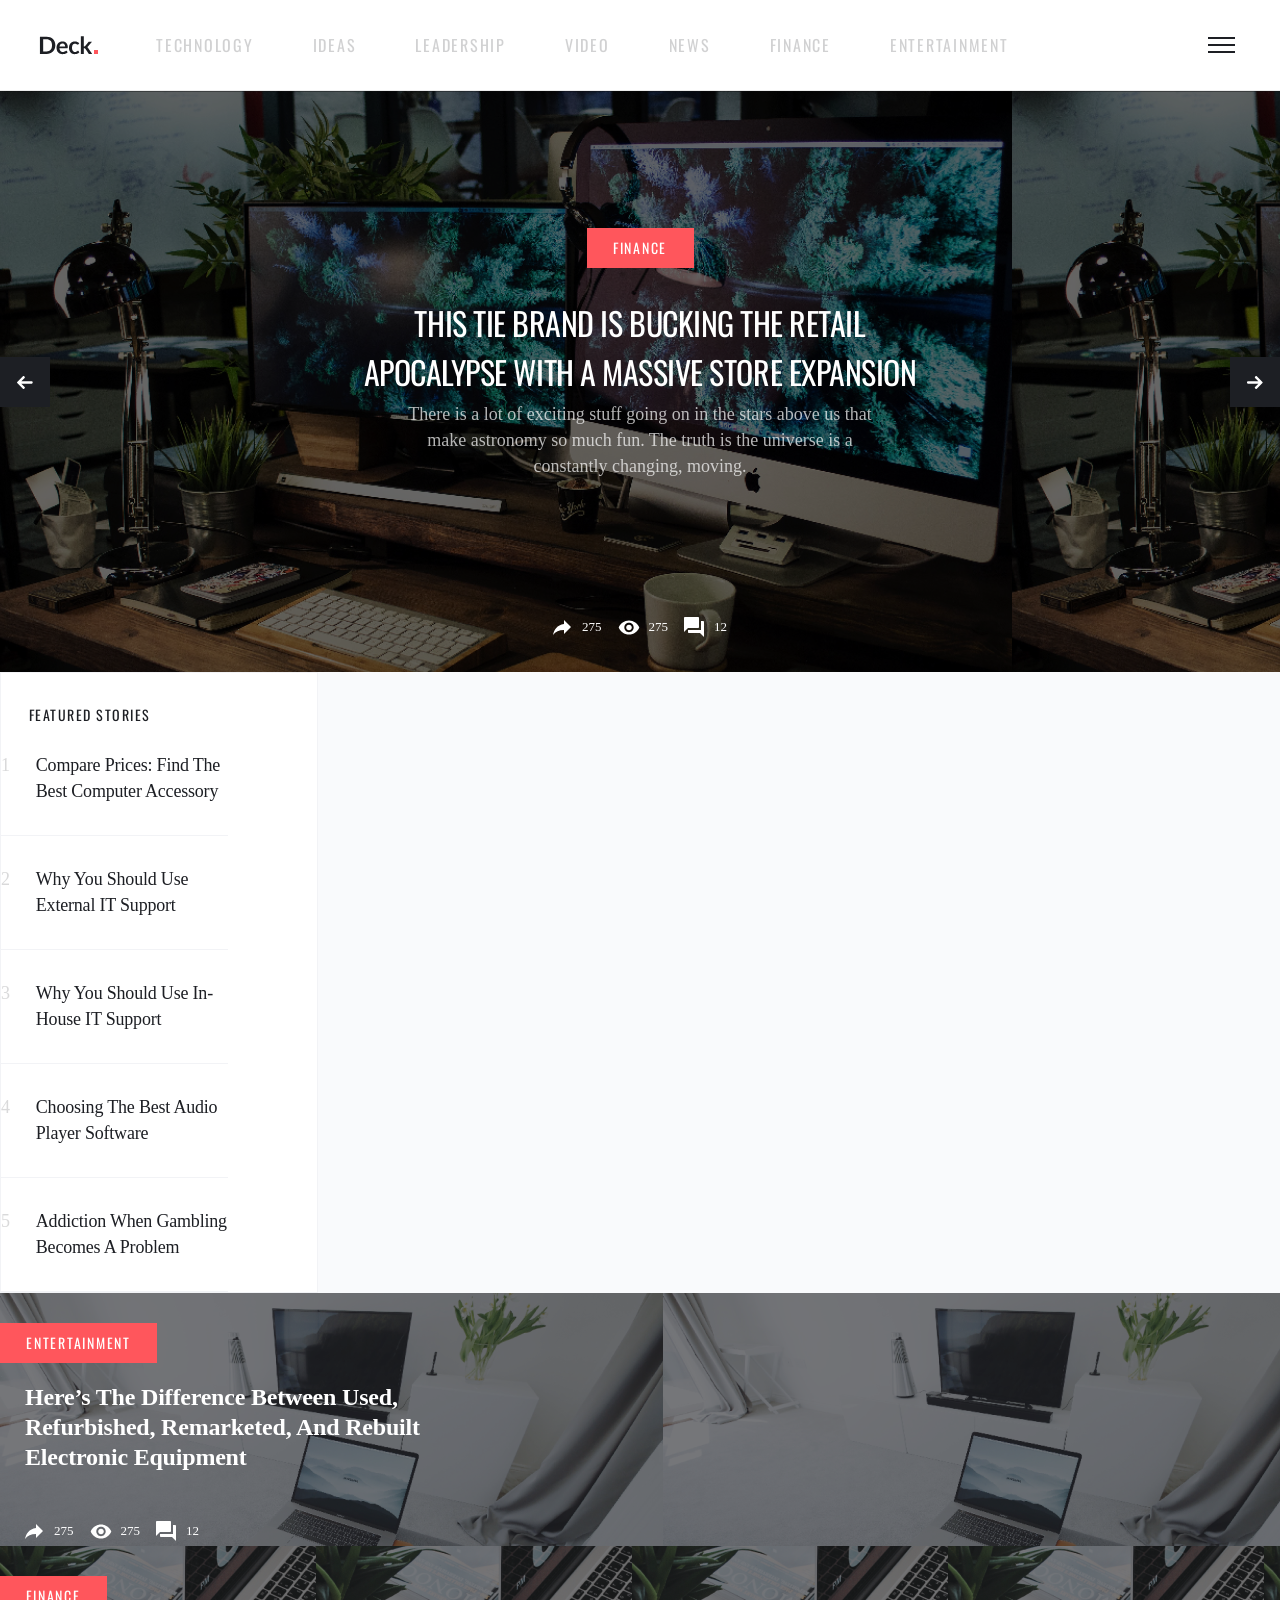
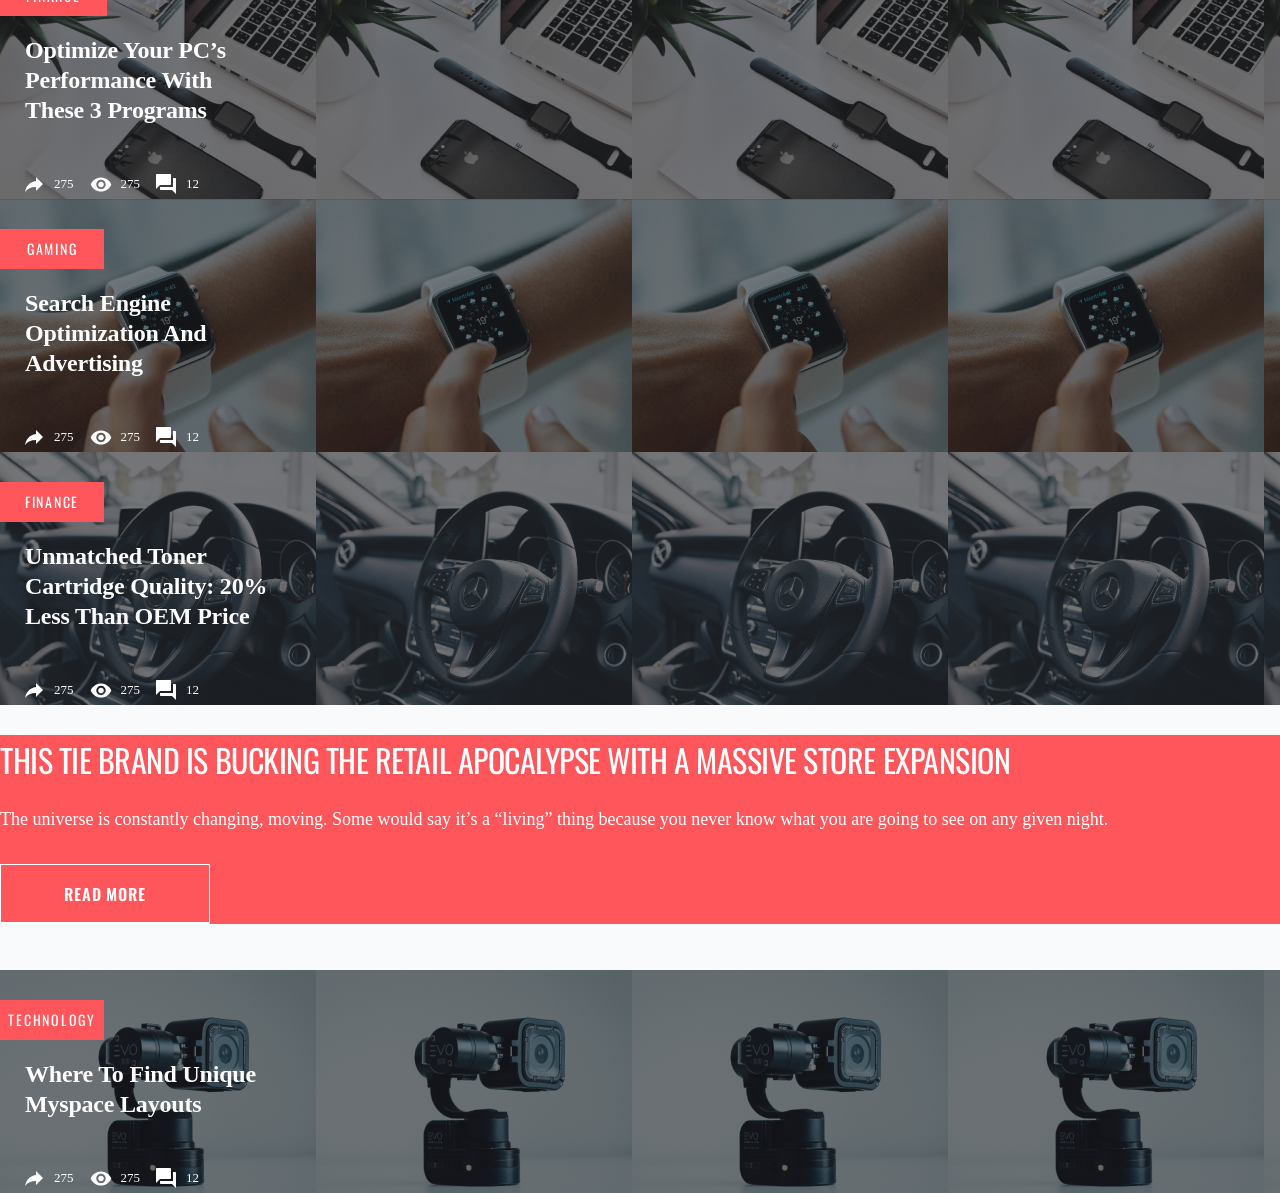
==== commit 55c826ec: ":lipstick: Create aside read more section" ====
--- a/index.html
+++ b/index.html
@@ -205,6 +205,18 @@
         </div>
       </div>
     </article>
+    <article id="read_more">
+      <h1>
+        This tie brand is bucking the retail apocalypse with a massive store
+        expansion
+      </h1>
+      <p>
+        The universe is constantly changing, moving. Some would say it’s a
+        “living” thing because you never know what you are going to see on any
+        given night.
+      </p>
+      <button type="button">Read More</button>
+    </article>
     <article id="technology">
       <h2>TECHNOLOGY</h2>
       <div class="contents">
--- a/style.css
+++ b/style.css
@@ -530,3 +530,52 @@
 
   margin-bottom: 44px;
 }
+
+/* read more */
+
+#read_more {
+  background-color: #ff565c;
+  color: #ffffff;
+}
+
+#read_more > h1 {
+  font-size: 32px;
+  line-height: 49px;
+  letter-spacing: -0.471px;
+  text-transform: uppercase;
+
+  margin-bottom: 20px;
+  margin-top: 30px;
+}
+
+#read_more > p {
+  font-family: Lato;
+  font-size: 18px;
+  font-style: normal;
+  font-weight: 400;
+  line-height: 30px;
+
+  margin-bottom: 30px;
+}
+
+#read_more > button {
+  display: flex;
+  width: 210px;
+  height: 60px;
+  justify-content: center;
+  align-items: center;
+
+  background-color: #ff565c;
+
+  color: #ffffff;
+  font-family: Oswald;
+  font-size: 16px;
+  font-weight: 600;
+  letter-spacing: 0.8px;
+  text-transform: uppercase;
+
+  border: 1px solid #ffffff;
+  border-bottom: 2px solid #ffffff;
+
+  margin-bottom: 46px;
+}
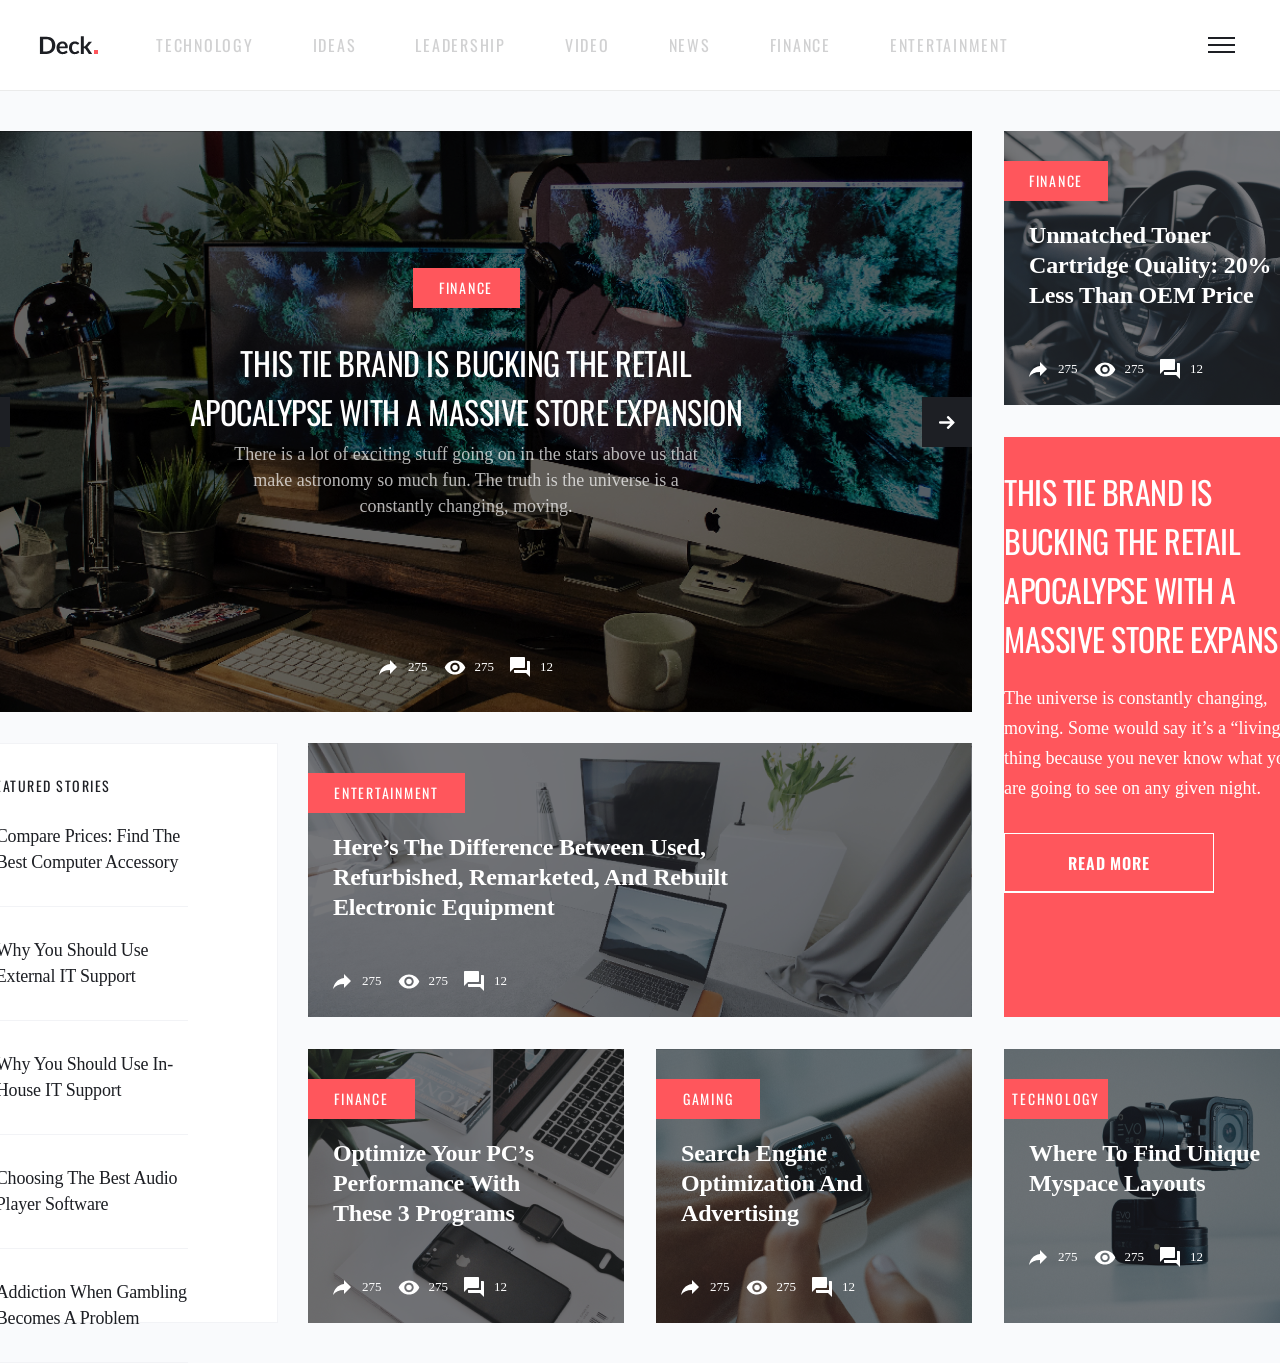
==== commit 425be7d8: ":lipstick: Arrange contents in grid" ====
--- a/index.html
+++ b/index.html
@@ -24,228 +24,230 @@
         <img src="./assets/menu_icon.svg" alt="menu icon" />
       </div>
     </header>
-    <article id="finance_lg">
-      <img src="./assets/slide_left_btn.svg" alt="slide left button" />
-      <div class="text_contents">
+    <main>
+      <article id="finance_lg">
+        <img src="./assets/slide_left_btn.svg" alt="slide left button" />
+        <div class="text_contents">
+          <h2>FINANCE</h2>
+          <h1>
+            This tie brand is bucking the retail apocalypse with a massive store
+            expansion
+          </h1>
+          <h3>
+            There is a lot of exciting stuff going on in the stars above us that
+            make astronomy so much fun. The truth is the universe is a
+            constantly changing, moving.
+          </h3>
+          <div class="article_info">
+            <span
+              ><img
+                class="share"
+                src="./assets/share.svg"
+                alt="share icon"
+              />275</span
+            >
+            <span
+              ><img
+                class="views"
+                src="./assets/views.svg"
+                alt="views icon"
+              />275</span
+            >
+            <span
+              ><img
+                class="comments"
+                src="./assets/comments.svg"
+                alt="comments icon"
+              />12</span
+            >
+          </div>
+        </div>
+        <img src="./assets/slide_right_btn.svg" alt="slide right button" />
+      </article>
+      <article id="finance_aside">
         <h2>FINANCE</h2>
+        <div class="contents">
+          <h1>Unmatched Toner Cartridge Quality: 20% Less Than OEM Price</h1>
+          <div class="article_info">
+            <span
+              ><img
+                class="share"
+                src="./assets/share.svg"
+                alt="share icon"
+              />275</span
+            >
+            <span
+              ><img
+                class="views"
+                src="./assets/views.svg"
+                alt="views icon"
+              />275</span
+            >
+            <span
+              ><img
+                class="comments"
+                src="./assets/comments.svg"
+                alt="comments icon"
+              />12</span
+            >
+          </div>
+        </div>
+      </article>
+      <aside class="featured_stories">
+        <h1>Featured stories</h1>
+        <div class="featured_stories_title">
+          <span>1</span>
+          <h2>Compare Prices: Find The Best Computer Accessory</h2>
+        </div>
+        <div class="featured_stories_title">
+          <span>2</span>
+          <h2>Why You Should Use External IT Support</h2>
+        </div>
+        <div class="featured_stories_title">
+          <span>3</span>
+          <h2>Why You Should Use In-House IT Support</h2>
+        </div>
+        <div class="featured_stories_title">
+          <span>4</span>
+          <h2>Choosing The Best Audio Player Software</h2>
+        </div>
+        <div class="featured_stories_title">
+          <span>5</span>
+          <h2>Addiction When Gambling Becomes A Problem</h2>
+        </div>
+      </aside>
+      <article id="entertainment">
+        <h2>ENTERTAINMENT</h2>
+        <div class="contents">
+          <h1>
+            Here’s The Difference Between Used, Refurbished, Remarketed, And
+            Rebuilt Electronic Equipment
+          </h1>
+          <div class="article_info">
+            <span
+              ><img
+                class="share"
+                src="./assets/share.svg"
+                alt="share icon"
+              />275</span
+            >
+            <span
+              ><img
+                class="views"
+                src="./assets/views.svg"
+                alt="views icon"
+              />275</span
+            >
+            <span
+              ><img
+                class="comments"
+                src="./assets/comments.svg"
+                alt="comments icon"
+              />12</span
+            >
+          </div>
+        </div>
+      </article>
+      <section id="read_more">
         <h1>
           This tie brand is bucking the retail apocalypse with a massive store
           expansion
         </h1>
-        <h3>
-          There is a lot of exciting stuff going on in the stars above us that
-          make astronomy so much fun. The truth is the universe is a constantly
-          changing, moving.
-        </h3>
-        <div class="article_info">
-          <span
-            ><img
-              class="share"
-              src="./assets/share.svg"
-              alt="share icon"
-            />275</span
-          >
-          <span
-            ><img
-              class="views"
-              src="./assets/views.svg"
-              alt="views icon"
-            />275</span
-          >
-          <span
-            ><img
-              class="comments"
-              src="./assets/comments.svg"
-              alt="comments icon"
-            />12</span
-          >
-        </div>
-      </div>
-      <img src="./assets/slide_right_btn.svg" alt="slide right button" />
-    </article>
-    <aside class="featured_stories">
-      <h1>Featured stories</h1>
-      <div class="featured_stories_title">
-        <span>1</span>
-        <h2>Compare Prices: Find The Best Computer Accessory</h2>
-      </div>
-      <div class="featured_stories_title">
-        <span>2</span>
-        <h2>Why You Should Use External IT Support</h2>
-      </div>
-      <div class="featured_stories_title">
-        <span>3</span>
-        <h2>Why You Should Use In-House IT Support</h2>
-      </div>
-      <div class="featured_stories_title">
-        <span>4</span>
-        <h2>Choosing The Best Audio Player Software</h2>
-      </div>
-      <div class="featured_stories_title">
-        <span>5</span>
-        <h2>Addiction When Gambling Becomes A Problem</h2>
-      </div>
-    </aside>
-    <article id="entertainment">
-      <h2>ENTERTAINMENT</h2>
-      <div class="contents">
-        <h1>
-          Here’s The Difference Between Used, Refurbished, Remarketed, And
-          Rebuilt Electronic Equipment
-        </h1>
-        <div class="article_info">
-          <span
-            ><img
-              class="share"
-              src="./assets/share.svg"
-              alt="share icon"
-            />275</span
-          >
-          <span
-            ><img
-              class="views"
-              src="./assets/views.svg"
-              alt="views icon"
-            />275</span
-          >
-          <span
-            ><img
-              class="comments"
-              src="./assets/comments.svg"
-              alt="comments icon"
-            />12</span
-          >
-        </div>
-      </div>
-    </article>
-    <article id="finance_sm">
-      <h2>FINANCE</h2>
-      <div class="contents">
-        <h1>Optimize Your PC’s Performance With These 3 Programs</h1>
-        <div class="article_info">
-          <span
-            ><img
-              class="share"
-              src="./assets/share.svg"
-              alt="share icon"
-            />275</span
-          >
-          <span
-            ><img
-              class="views"
-              src="./assets/views.svg"
-              alt="views icon"
-            />275</span
-          >
-          <span
-            ><img
-              class="comments"
-              src="./assets/comments.svg"
-              alt="comments icon"
-            />12</span
-          >
-        </div>
-      </div>
-    </article>
-    <article id="gaming">
-      <h2>GAMING</h2>
-      <div class="contents">
-        <h1>Search Engine Optimization And Advertising</h1>
-        <div class="article_info">
-          <span
-            ><img
-              class="share"
-              src="./assets/share.svg"
-              alt="share icon"
-            />275</span
-          >
-          <span
-            ><img
-              class="views"
-              src="./assets/views.svg"
-              alt="views icon"
-            />275</span
-          >
-          <span
-            ><img
-              class="comments"
-              src="./assets/comments.svg"
-              alt="comments icon"
-            />12</span
-          >
-        </div>
-      </div>
-    </article>
-    <article id="finance_aside">
-      <h2>FINANCE</h2>
-      <div class="contents">
-        <h1>Unmatched Toner Cartridge Quality: 20% Less Than OEM Price</h1>
-        <div class="article_info">
-          <span
-            ><img
-              class="share"
-              src="./assets/share.svg"
-              alt="share icon"
-            />275</span
-          >
-          <span
-            ><img
-              class="views"
-              src="./assets/views.svg"
-              alt="views icon"
-            />275</span
-          >
-          <span
-            ><img
-              class="comments"
-              src="./assets/comments.svg"
-              alt="comments icon"
-            />12</span
-          >
-        </div>
-      </div>
-    </article>
-    <article id="read_more">
-      <h1>
-        This tie brand is bucking the retail apocalypse with a massive store
-        expansion
-      </h1>
-      <p>
-        The universe is constantly changing, moving. Some would say it’s a
-        “living” thing because you never know what you are going to see on any
-        given night.
-      </p>
-      <button type="button">Read More</button>
-    </article>
-    <article id="technology">
-      <h2>TECHNOLOGY</h2>
-      <div class="contents">
-        <h1>Where To Find Unique Myspace Layouts</h1>
-        <div class="article_info">
-          <span
-            ><img
-              class="share"
-              src="./assets/share.svg"
-              alt="share icon"
-            />275</span
-          >
-          <span
-            ><img
-              class="views"
-              src="./assets/views.svg"
-              alt="views icon"
-            />275</span
-          >
-          <span
-            ><img
-              class="comments"
-              src="./assets/comments.svg"
-              alt="comments icon"
-            />12</span
-          >
-        </div>
-      </div>
-    </article>
+        <p>
+          The universe is constantly changing, moving. Some would say it’s a
+          “living” thing because you never know what you are going to see on any
+          given night.
+        </p>
+        <button type="button">Read More</button>
+      </section>
+      <article id="finance_sm">
+        <h2>FINANCE</h2>
+        <div class="contents">
+          <h1>Optimize Your PC’s Performance With These 3 Programs</h1>
+          <div class="article_info">
+            <span
+              ><img
+                class="share"
+                src="./assets/share.svg"
+                alt="share icon"
+              />275</span
+            >
+            <span
+              ><img
+                class="views"
+                src="./assets/views.svg"
+                alt="views icon"
+              />275</span
+            >
+            <span
+              ><img
+                class="comments"
+                src="./assets/comments.svg"
+                alt="comments icon"
+              />12</span
+            >
+          </div>
+        </div>
+      </article>
+      <article id="gaming">
+        <h2>GAMING</h2>
+        <div class="contents">
+          <h1>Search Engine Optimization And Advertising</h1>
+          <div class="article_info">
+            <span
+              ><img
+                class="share"
+                src="./assets/share.svg"
+                alt="share icon"
+              />275</span
+            >
+            <span
+              ><img
+                class="views"
+                src="./assets/views.svg"
+                alt="views icon"
+              />275</span
+            >
+            <span
+              ><img
+                class="comments"
+                src="./assets/comments.svg"
+                alt="comments icon"
+              />12</span
+            >
+          </div>
+        </div>
+      </article>
+      <article id="technology">
+        <h2>TECHNOLOGY</h2>
+        <div class="contents">
+          <h1>Where To Find Unique Myspace Layouts</h1>
+          <div class="article_info">
+            <span
+              ><img
+                class="share"
+                src="./assets/share.svg"
+                alt="share icon"
+              />275</span
+            >
+            <span
+              ><img
+                class="views"
+                src="./assets/views.svg"
+                alt="views icon"
+              />275</span
+            >
+            <span
+              ><img
+                class="comments"
+                src="./assets/comments.svg"
+                alt="comments icon"
+              />12</span
+            >
+          </div>
+        </div>
+      </article>
+    </main>
     <footer></footer>
   </body>
 </html>
--- a/style.css
+++ b/style.css
@@ -167,9 +167,26 @@
   color: #ffffff;
 }
 
+/* grid */
+
+main {
+  width: 100%;
+
+  display: grid;
+  gap: 32px;
+  justify-content: center;
+  grid-template-columns: repeat(4, 316px);
+  grid-template-rows: repeat(4, 274px);
+
+  margin-top: 40px;
+}
+
 /* main_FINACNE */
 
 #finance_lg {
+  grid-column: 1/4;
+  grid-row: 1/3;
+
   width: 100%;
   height: 581px;
 
@@ -276,6 +293,8 @@
 /* featured stories */
 
 .featured_stories {
+  grid-row: 3 / 5;
+
   background-color: #ffffff;
 
   border: 1px solid #f2f3f6;
@@ -326,8 +345,7 @@
   display: flex;
   flex-direction: column;
 
-  grid-column-start: 1;
-  grid-column-end: 3;
+  grid-column: 2/4;
 }
 
 #entertainment > h2 {
@@ -534,6 +552,8 @@
 /* read more */
 
 #read_more {
+  grid-row: 2/4;
+
   background-color: #ff565c;
   color: #ffffff;
 }
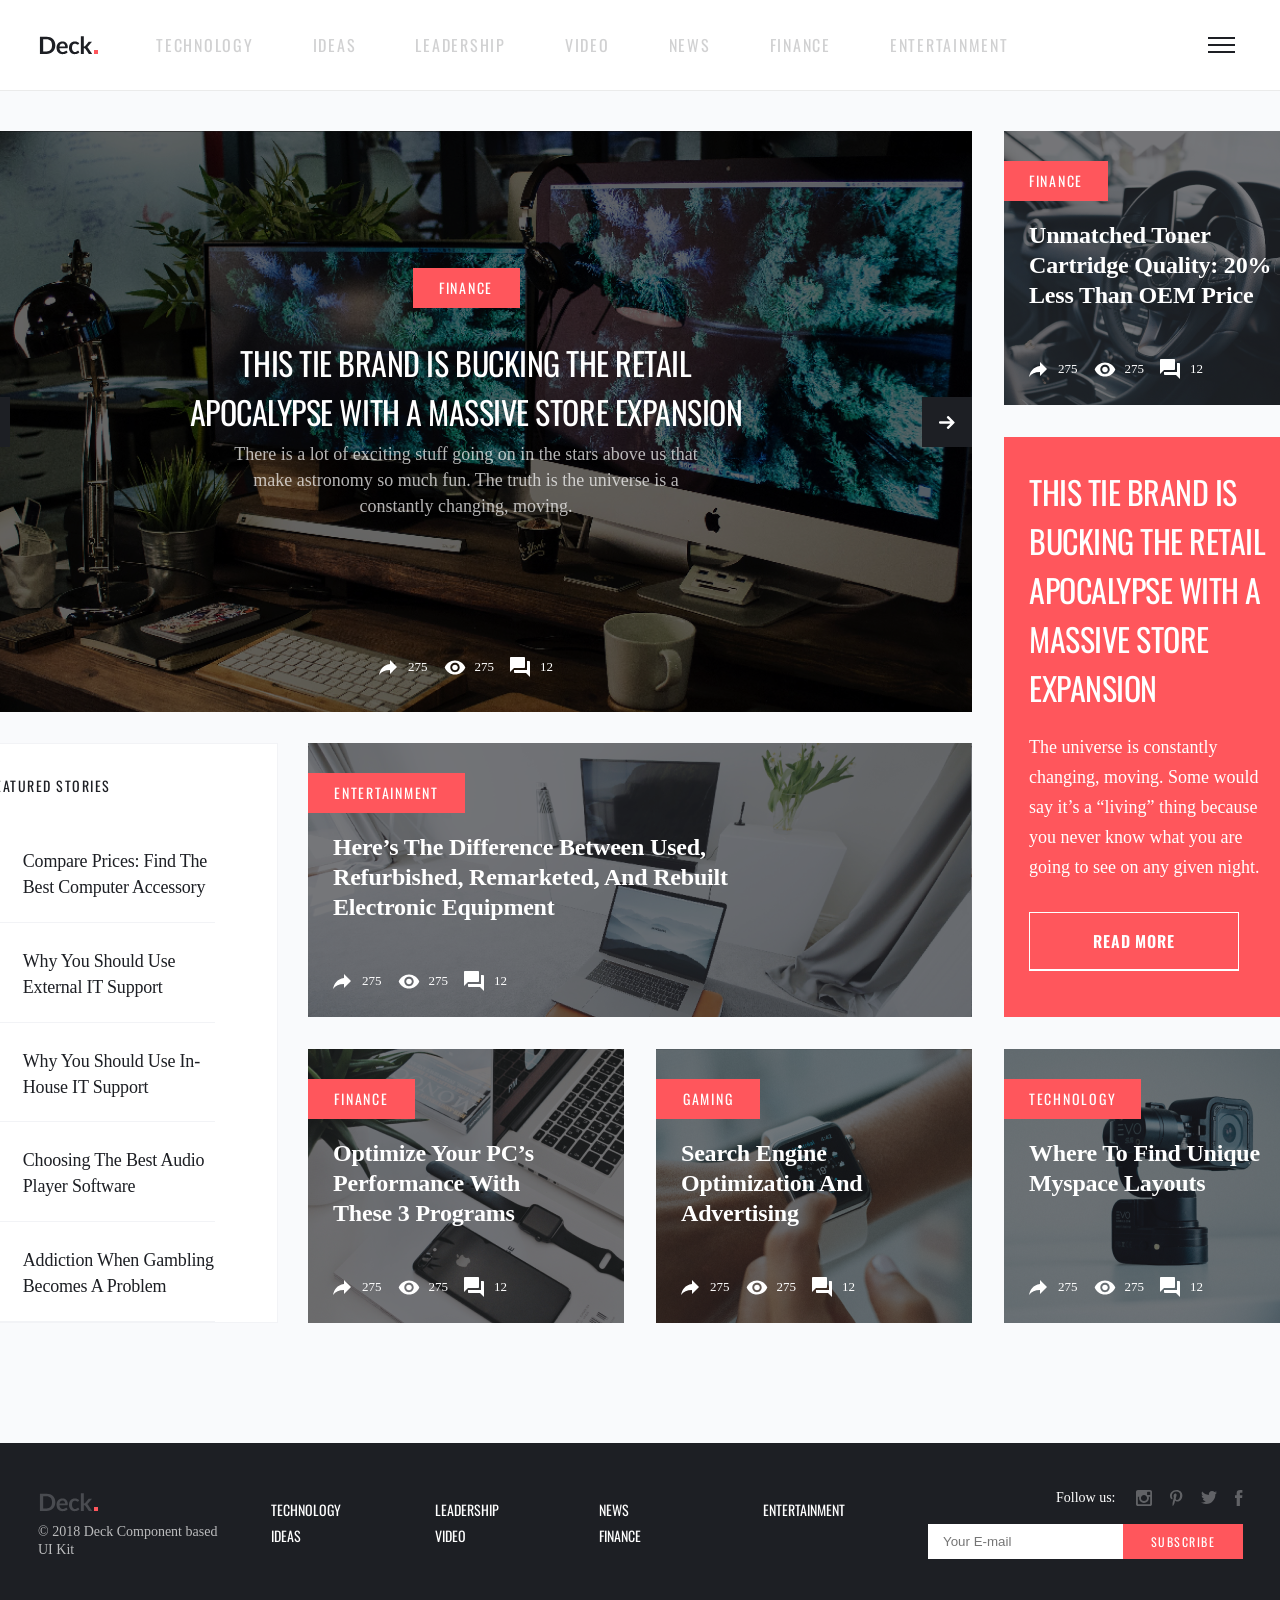
==== commit 36eb22ed: ":lipstick: Create footer" ====
--- a/index.html
+++ b/index.html
@@ -248,6 +248,35 @@
         </div>
       </article>
     </main>
-    <footer></footer>
+    <footer>
+      <div class="footer-left-side">
+        <div class="company_info">
+          <img src="./assets/logo_dark.svg" alt="logo dark" />
+          <h5>© 2018 Deck Component based UI Kit</h5>
+        </div>
+        <nav>
+          <span>TECHNOLOGY</span>
+          <span>LEADERSHIP</span>
+          <span>NEWS</span>
+          <span>ENTERTAINMENT</span>
+          <span>IDEAS</span>
+          <span>VIDEO</span>
+          <span>FINANCE</span>
+        </nav>
+      </div>
+      <div class="contact">
+        <div class="sns">
+          <span>Follow us:</span>
+          <img src="./assets/instagram.svg" alt="instagram" />
+          <img src="./assets/pinterest.svg" alt="pinterest" />
+          <img src="./assets/twitter.svg" alt="twitter" />
+          <img src="./assets/facebook.svg" alt="facebook" />
+        </div>
+        <div class="email">
+          <input type="text" placeholder="Your E-mail" />
+          <button type="button">SUBSCRIBE</button>
+        </div>
+      </div>
+    </footer>
   </body>
 </html>
--- a/style.css
+++ b/style.css
@@ -157,7 +157,7 @@
   margin-right: 45px;
 }
 
-nav {
+header nav {
   display: flex;
   gap: 59px;
   opacity: 0.2;
@@ -179,6 +179,7 @@
   grid-template-rows: repeat(4, 274px);
 
   margin-top: 40px;
+  margin-bottom: 120px;
 }
 
 /* main_FINACNE */
@@ -293,6 +294,10 @@
 /* featured stories */
 
 .featured_stories {
+  display: flex;
+  flex-direction: column;
+  gap: 25px;
+
   grid-row: 3 / 5;
 
   background-color: #ffffff;
@@ -307,6 +312,7 @@
     text-transform: uppercase;
 
     margin-top: 35px;
+    margin-bottom: 30px;
     margin-left: 27.5px;
   }
 }
@@ -314,7 +320,7 @@
 .featured_stories_title {
   height: 83px;
 
-  margin-top: 30px;
+  padding-left: 27px;
 
   display: flex;
 
@@ -334,6 +340,12 @@
     font-size: 18px;
 
     margin-right: 26px;
+  }
+}
+
+.featured_stories_title:nth-child(4) {
+  & > h2 {
+    width: 179px;
   }
 }
 
@@ -521,7 +533,7 @@
   justify-content: center;
   align-items: center;
 
-  width: 104px;
+  width: 137px;
   height: 40px;
 
   background-color: #ff565c;
@@ -546,7 +558,7 @@
   line-height: 30px;
   letter-spacing: -0.2px;
 
-  margin-bottom: 44px;
+  margin-bottom: 74px;
 }
 
 /* read more */
@@ -556,6 +568,11 @@
 
   background-color: #ff565c;
   color: #ffffff;
+
+  display: flex;
+  flex-direction: column;
+  align-items: start;
+  padding-left: 25px;
 }
 
 #read_more > h1 {
@@ -566,6 +583,8 @@
 
   margin-bottom: 20px;
   margin-top: 30px;
+
+  width: 263px;
 }
 
 #read_more > p {
@@ -576,6 +595,8 @@
   line-height: 30px;
 
   margin-bottom: 30px;
+
+  width: 252px;
 }
 
 #read_more > button {
@@ -599,3 +620,114 @@
 
   margin-bottom: 46px;
 }
+
+/* footer */
+
+footer {
+  background-color: #1d1f24;
+
+  height: 160px;
+
+  display: flex;
+  justify-content: space-between;
+  align-items: center;
+}
+
+.footer-left-side {
+  display: flex;
+  align-items: center;
+  gap: 48px;
+}
+
+footer .company_info {
+  display: flex;
+  flex-direction: column;
+  gap: 6px;
+
+  margin-left: 38px;
+
+  width: 185px;
+
+  & > h5 {
+    color: #fff;
+    font-family: Lato;
+    font-size: 14px;
+    font-weight: 400;
+    line-height: 18px;
+
+    opacity: 0.7;
+  }
+
+  & > img {
+    width: 60px;
+  }
+}
+
+footer nav {
+  color: #ffffff;
+  font-size: 14px;
+
+  width: 657px;
+  display: grid;
+  grid-template-columns: repeat(4, 164px);
+  grid-row-gap: 12px;
+}
+
+footer .contact {
+  display: flex;
+  flex-direction: column;
+  align-items: end;
+
+  margin-right: 45px;
+  color: #ffffff;
+  font-family: Lato;
+  font-size: 14px;
+  font-weight: 400;
+  line-height: 22px;
+
+  & > .sns > span {
+    width: 62px;
+  }
+
+  & > .sns {
+    display: flex;
+    gap: 18px;
+
+    margin-bottom: 15px;
+  }
+}
+
+.email {
+  height: 35px;
+
+  display: flex;
+  align-items: center;
+}
+
+.email > input {
+  width: 180px;
+  height: 35px;
+
+  border: none;
+  background-color: #ffffff;
+
+  padding: 0;
+  padding-left: 15px;
+
+  &:focus {
+    outline: none;
+  }
+}
+
+.email > button {
+  width: 120px;
+  height: 35px;
+  background-color: #ff565c;
+  border: none;
+
+  color: #ffffff;
+  font-family: Oswald;
+  text-align: center;
+  font-size: 12px;
+  letter-spacing: 1.5px;
+}
